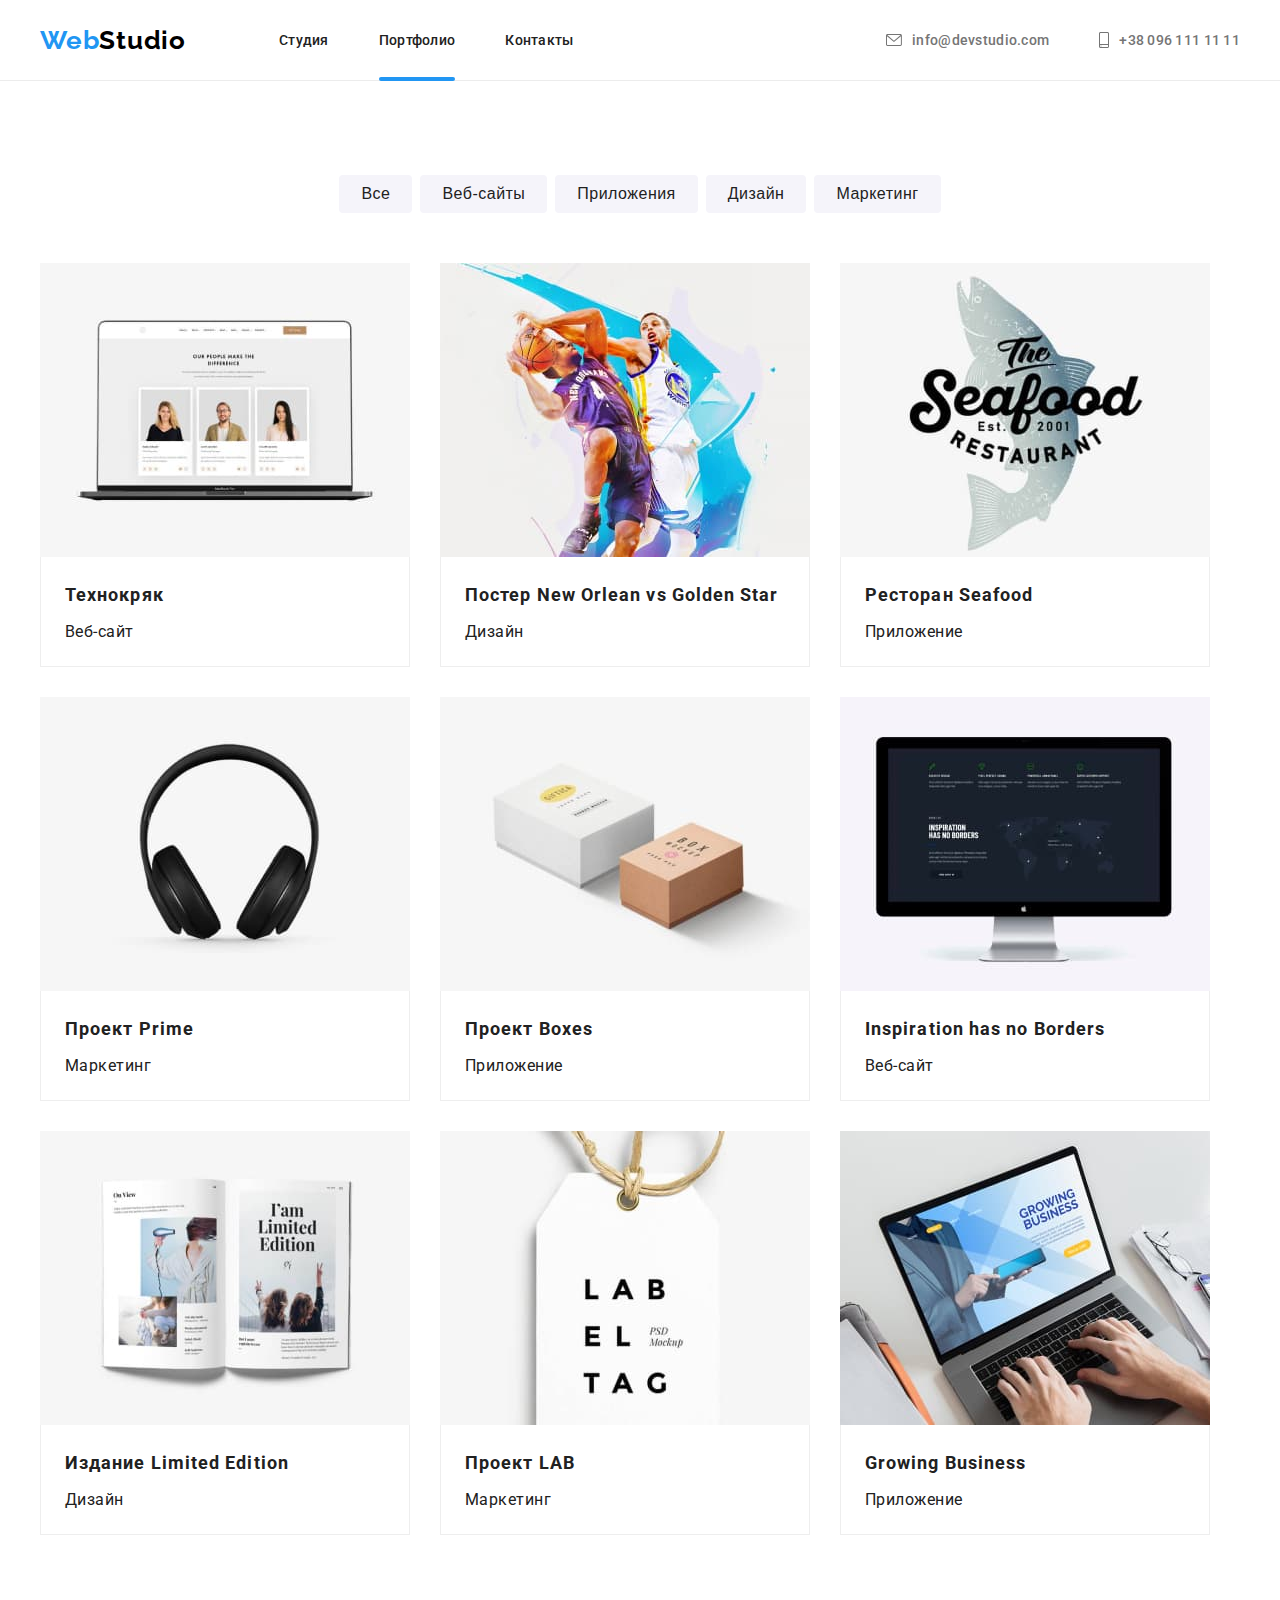
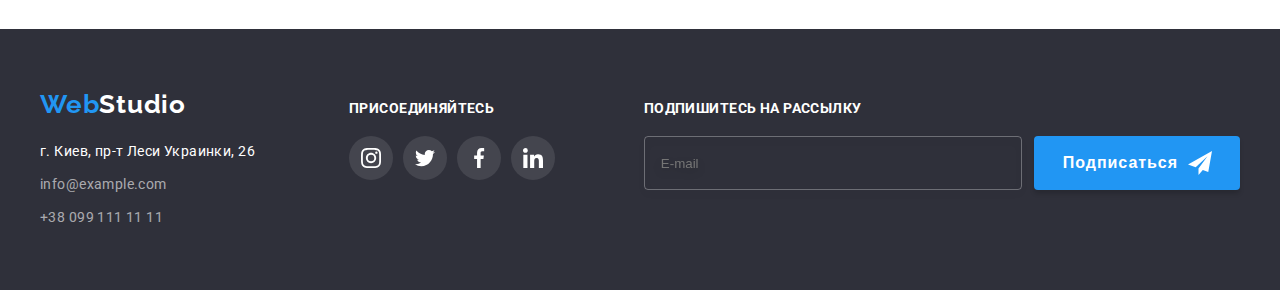
==== portfolio.html @ 6f4ebb9a "adds files from last HW" ====
<!DOCTYPE html>
<html lang="ru">
<head>
  <meta charset="UTF-8">
  <meta name="viewport" content="width=device-width, initial-scale=1.0">
  <title>Web Studio - Портфолио</title>
  <link rel="preconnect" href="https://fonts.gstatic.com">
  <link href="https://fonts.googleapis.com/css2?family=Raleway:wght@700&family=Roboto:wght@400;500;700;900&display=swap"
    rel="stylesheet">
    <link rel="stylesheet" href="https://cdnjs.cloudflare.com/ajax/libs/modern-normalize/1.0.0/modern-normalize.min.css"
      integrity="sha512-ISS7cAi1PEhQ8jnbJpJZMd29NlhNj4AWYyLOSp2CE/CsHxTCu+r+t0D2yoJudVrd0/8fTVPUVDzY5Tvli75u/g=="
      crossorigin="anonymous" />
    <link rel="stylesheet" href="./css/portfolio.min.css">
</head>
<body>
  
    <header class="page-header">
      <div class="container">
        <nav class="site-nav">
          <a class="logo" href="./index.html" aria-label="Логотип"><span>Web</span>Studio</a>
          <ul class="site-nav-list list">
            <li class="item"><a class="link" href="./index.html">Студия</a></li>
            <li class="item"><a class="link current-page" href="./portfolio.html">Портфолио</a></li>
            <li class="item"><a class="link" href="#">Контакты</a></li>
          </ul>
        </nav>
    
        <address class="address">
          <ul class="list">
            <li class="item"><a class="mail link" href="mailto:info@devstudio.com">
                <svg class="icon">
                  <use href="./images/sprite.svg#envelope"></use>
                </svg>
                info@devstudio.com</a></li>
            <li class="item"><a class="smartphone link" href="tel:+380961111111">
                <svg class="icon">
                  <use href="./images/sprite.svg#smartphone"></use>
                </svg>
                +38 096 111 11 11</a></li>
          </ul>
        </address>
      </div>
    
    </header>
    
    <main>
      <!-- Our Works -->
    <section class="our-works-section section">
      <div class="container">
      <h1 class="visually-hidden">Примеры работ</h1>
      <ul class="filter-list list">
        <li class="item"><button class="button" type="button">Все</button></li>
        <li class="item"><button class="button" type="button">Веб-сайты</button></li>
        <li class="item"><button class="button" type="button">Приложения</button></li>
        <li class="item"><button class="button" type="button">Дизайн</button></li>
        <li class="item"><button class="button" type="button">Маркетинг</button></li>
      </ul>

      <ul class="work-examples list">
        <li class="item">
            <a class="link" href="#">
              <div class="overlaw-wrapper">
                <img src="./images/example-1.jpg" alt="ноутбук с карточками сотрудников" width="370"
                height="294">
                <p class="overlaw">Технокряк это современная площадка распространения коронавируса. Компании используют эту платформу для цифрового шпионажа и атак на защищённые сервера конкурентов.</p>
              </div>
              <div class="meta-wrapper">
                <h2 class="title">Технокряк</h2>
                <p class="description">Веб-сайт</p>
              </div>   
            </a>
        </li>
        <li class="item">
          <a class="link" href="#">
            <div class="overlaw-wrapper">
              <img src="./images/example-2.jpg" alt="баскетболисты с мячом" width="370" height="294">
              <p class="overlaw">Технокряк это современная площадка распространения коронавируса. Компании используют эту платформу для цифрового шпионажа и атак на защищённые сервера конкурентов.</p>
            </div>
            <div class="meta-wrapper">
              <h2 class="title">Постер New Orlean vs Golden Star</h2>
              <p class="description">Дизайн</p>
            </div>
          </a>
        </li>
        <li class="item">
          <a class="link" href="#">
            <div class="overlaw-wrapper">
              <img src="./images/example-3.jpg" alt="логотип ресторана" width="370" height="294">
              <p class="overlaw">Технокряк это современная площадка распространения коронавируса. Компании используют эту платформу для цифрового шпионажа и атак на защищённые сервера конкурентов.</p>
            </div>
            <div class="meta-wrapper">
              <h2 class="title">Ресторан Seafood</h2>
              <p class="description">Приложение</p>
            </div>
          </a>
        </li>
        <li class="item">
          <a class="link" href="#">
            <div class="overlaw-wrapper">
              <img src="./images/example-4.jpg" alt="наушники" width="370" height="294">
              <p class="overlaw">Технокряк это современная площадка распространения коронавируса. Компании используют эту платформу для цифрового шпионажа и атак на защищённые сервера конкурентов.</p>
            </div>
            <div class="meta-wrapper">
              <h2 class="title">Проект Prime</h2>
              <p class="description">Маркетинг</p>
            </div>
          </a>
        </li>
        <li class="item">
          <a class="link" href="#">
            <div class="overlaw-wrapper">
              <img src="./images/example-5.jpg" alt="две коробки" width="370" height="294">
              <p class="overlaw">Технокряк это современная площадка распространения коронавируса. Компании используют эту платформу для цифрового шпионажа и атак на защищённые сервера конкурентов.</p>
            </div>
            <div class="meta-wrapper">
              <h2 class="title">Проект Boxes</h2>
              <p class="description">Приложение</p>
            </div>
          </a>
        </li>
        <li class="item">
          <a class="link" href="#">
            <div class="overlaw-wrapper">
              <img src="./images/example-6.jpg" alt="монитор компьютера с картой мира" width="370" height="294">
              <p class="overlaw">Технокряк это современная площадка распространения коронавируса. Компании используют эту платформу для цифрового шпионажа и атак на защищённые сервера конкурентов.</p>
            </div>
            <div class="meta-wrapper">
              <h2 class="title">Inspiration has no Borders</h2>
              <p class="description">Веб-сайт</p>
            </div>
          </a>
        </li>
        <li class="item">
          <a class="link" href="#">
            <div class="overlaw-wrapper"><img src="./images/example-7.jpg" alt="раскрытая страница журнала" width="370" height="294">
              <p class="overlaw">Технокряк это современная площадка распространения коронавируса. Компании используют эту платформу для цифрового шпионажа и атак на защищённые сервера конкурентов.</p>
            </div>
            <div class="meta-wrapper">
              <h2 class="title"> Издание Limited Edition</h2>
              <p class="description">Дизайн</p>
            </div>
          </a>
        </li>
        <li class="item">
          <a class="link" href="#">
            <div class="overlaw-wrapper">
              <img src="./images/example-8.jpg" alt="логотип проекта" width="370" height="294">
              <p class="overlaw">Технокряк это современная площадка распространения коронавируса. Компании используют эту платформу для цифрового шпионажа и атак на защищённые сервера конкурентов.</p>
            </div>
            <div class="meta-wrapper">
              <h2 class="title">Проект LAB</h2>
              <p class="description">Маркетинг</p>
            </div>
          </a>
        </li>
        <li class="item">
          <a class="link" href="#">
            <div class="overlaw-wrapper">
              <img src="./images/example-9.jpg" alt="ноутбук с приложением" width="370" height="294">
              <p class="overlaw">Технокряк это современная площадка распространения коронавируса. Компании используют эту платформу для цифрового шпионажа и атак на защищённые сервера конкурентов.</p>
            </div>
            <div class="meta-wrapper">
              <h2 class="title">Growing Business</h2>
              <p class="description">Приложение</p>
            </div>
          </a>
        </li>
      </ul>
  </div>
    </section>
    </main>

    <footer class="page-footer">
      <div class="container">
    
        <div class="address-link wrapper">
          <a class="logo link" href="./index.html" aria-label="Логотип"><span>Web</span>Studio</a>
          <address class="address">
            <ul class="list">
              <li class="item"><a class="link map-link" href="https://goo.gl/maps/mYZtJSJooVGheemE7" target="=_blank"
                  rel="noreferrer noopener">г. Киев, пр-т Леси Украинки, 26</a></li>
              <li class="item"><a class="link" href="mailto:info@example.com">info@example.com</a></li>
              <li class="item"><a class="link" href="tel:+380991111111">+38 099 111 11 11</a></li>
            </ul>
          </address>
        </div>
    
        <div class="social-link wrapper">
          <strong class="invitation">присоединяйтесь</strong>
          <ul class="social-links list">
            <li class="item"><a href="#" class="link icon">
                <svg class="icon" width="20" height="20" ;>
                  <use href="./images/sprite.svg#instagram"></use>
                </svg>
              </a></li>
            <li class="item"><a href="#" class="link icon">
                <svg class="icon" width="20" height="20">
                  <use href="./images/sprite.svg#twitter"></use>
                </svg>
              </a></li>
            <li class="item"><a href="#" class="link icon">
                <svg class="icon" width="20" height="20">
                  <use href="./images/sprite.svg#facebook"></use>
                </svg>
              </a></li>
            <li class="item"><a href="#" class="link icon">
                <svg class="icon" width="20" height="20">
                  <use href="./images/sprite.svg#linkedin"></use>
                </svg>
              </a></li>
          </ul>
        </div>
    
        <div class="subscribe-wrapper">
          <strong class="invitation">Подпишитесь на рассылку</strong>
          <form action="#" class="subscribe-form">
            <input type="email" name="email" class="subscribe-field" placeholder="E-mail">
            <button type="submit" class="subscribe-btn">Подписаться</button>
          </form>
        </div>
      </div>
    
    </footer>


</body>
</html>
---- css/portfolio.min.css ----
.visually-hidden{position:absolute;width:1px;height:1px;margin:-1px;border:0;padding:0;white-space:nowrap;clip-path:inset(100%);clip:rect(0 0 0 0);overflow:hidden}:root{--primary-white-color: #ffffff;--secondary-background-color: #2f303a;--accent-background-color: #f5f4fa;--accent-color: #2196f3;--primary-text-color: #212121;--secondary-text-color: #757575;--primary-icon-color: #afb1b8;--time-function: cubic-bezier(0.4, 0, 0.2, 1)}body{background-color:var(--primary-white-color);color:var(--primary-text-color);font-family:'Roboto', sans-serif;margin:0}h1,h2,h3,h4,h5,h6,p{margin:0;padding:0}.list{list-style:none;margin:0;padding:0}.link{text-decoration:none;color:var(--primary-text-color)}img{display:block}.section{padding-top:94px;padding-bottom:94px}.section .title{font-weight:700;font-size:36px;line-height:1.17;text-align:center;letter-spacing:0.03em}.container{width:1200px;padding:0 15px;margin-left:auto;margin-right:auto}.social-links.list{display:flex;justify-content:center}.social-links .item:not(:last-child){margin-right:10px}.social-links .link{display:flex;width:44px;height:44px;color:var(--primary-icon-color);border-radius:50%;background-color:transparent;transition:color 250ms var(--time-function),background-color 250ms var(--time-function)}.social-links .link:hover,.social-links .link:focus{background-color:var(--accent-color);color:var(--primary-white-color)}.social-links .icon{margin:auto;fill:currentColor}.logo{font-family:'Raleway', sans-serif;font-weight:700;font-size:26px;line-height:1.19;letter-spacing:0.03em;text-decoration:none;margin-right:93px;color:#000000}.logo span{color:var(--accent-color)}.page-header{border-bottom:1px solid #ececec;min-height:80px}.page-header .container{display:flex;align-items:center}.page-header .link{display:inline-block;padding-top:32px;padding-bottom:32px;transition:color 250ms var(--time-function)}.page-header .link:hover,.page-header .link:focus{color:var(--accent-color)}.page-header .item+.item{margin-left:50px}.page-header .list{display:flex;align-items:center}.site-nav{display:flex;align-items:center}.site-nav-list .link{position:relative;font-size:14px;font-weight:500;line-height:1.143;letter-spacing:0.02em}.site-nav-list .link:after{content:'';position:absolute;left:0;bottom:-1px;width:100%;height:4px;background-color:var(--accent-color);border-radius:2px;opacity:0}.link.current-page:after{opacity:1}.page-header .address{margin-left:auto}.page-header .address .link{display:inline-flex;align-items:center;color:var(--secondary-text-color);font-size:14px;font-weight:500;line-height:1.143;font-style:normal;letter-spacing:0.02em;transition:color 250ms var(--time-function)}.page-header .address .link:hover,.page-header .address .link:focus{color:var(--accent-color)}.address .icon{margin-right:10px;fill:currentColor}.mail .icon{width:16px;height:12px}.smartphone .icon{width:10px;height:16px}.our-works-section{padding-top:94px;padding-bottom:94px}.filter-list{display:flex;justify-content:center;margin-bottom:50px}.filter-list .button{padding:6px 22px;border:none;border-radius:4px;min-width:73px;cursor:pointer;background-color:var(--accent-background-color);color:var(--primary-text-color);font-size:16px;font-weight:500;line-height:1.625;text-align:center;letter-spacing:0.03em;transition:color 250ms var(--time-function),background-color 250ms var(--time-function),box-shadow 250ms var(--time-function)}.filter-list .button:hover,.filter-list .button:focus{background-color:var(--accent-color);color:var(--primary-white-color);box-shadow:0px 3px 1px rgba(0,0,0,0.1),0px 1px 2px rgba(0,0,0,0.08),0px 2px 2px rgba(0,0,0,0.12);outline:none}.filter-list .item:not(:last-child){margin-right:8px}.work-examples{display:flex;flex-wrap:wrap;margin-right:-30px;margin-bottom:-30px}.work-examples .item{margin-right:30px;margin-bottom:30px}.work-examples .link{display:block;transition:box-shadow 250ms var(--time-function)}.work-examples .link:hover,.work-examples .link:focus{box-shadow:0px 1px 1px rgba(0,0,0,0.12),0px 4px 4px rgba(0,0,0,0.06),1px 4px 6px rgba(0,0,0,0.16)}.work-examples .meta-wrapper{padding:20px 24px 19px;border-left:1px solid #eeeeee;border-right:1px solid #eeeeee;border-bottom:1px solid #eeeeee}.work-examples .title{font-size:18px;font-weight:700;line-height:2;text-align:left;letter-spacing:0.06em;margin-bottom:4px}.work-examples .description{font-size:16px;font-weight:400;line-height:1.875;letter-spacing:0.03em}.work-examples .overlaw-wrapper{position:relative;overflow:hidden}.overlaw{position:absolute;top:0;left:0;transform:translateY(101%);padding:64px 23px;width:100%;height:100%;font-size:18px;font-weight:400;line-height:1.556;letter-spacing:0.03em;color:var(--primary-white-color);background-color:rgba(33,150,243,0.9);pointer-events:none;transition:transform 250ms var(--time-function)}.work-examples .link:hover .overlaw,.work-examples .link:focus .overlaw{pointer-events:auto;transform:translateY(0)}.page-footer{background-color:var(--secondary-background-color);padding-top:60px;padding-bottom:60px}.page-footer .wrapper:not(:last-child){margin-right:70px}.page-footer .container{display:flex;align-items:baseline}.page-footer .logo{color:var(--primary-white-color);display:inline-block;margin-bottom:20px}.page-footer .address .item:not(:last-child){margin-bottom:9px}.page-footer .address .link{color:rgba(255,255,255,0.6);font-size:14px;font-weight:400;line-height:1.714;font-style:normal;letter-spacing:0.03em}.page-footer .address .map-link{color:var(--primary-white-color);width:231px}.page-footer .invitation{display:block;margin-bottom:20px;font-size:14px;font-weight:700;line-height:1.143;letter-spacing:0.03em;text-transform:uppercase;color:var(--primary-white-color)}.page-footer .link.icon{background-color:rgba(255,255,255,0.1);color:var(--primary-white-color)}.page-footer .link.icon:hover,.page-footer .link.icon:focus{background-color:var(--accent-color);color:var(--primary-white-color)}.page-footer .subscribe-wrapper{margin-left:auto}.page-footer .subscribe-form{display:flex}.page-footer .subscribe-field{width:358px;height:50px;margin-right:12px;padding-left:16px;background-color:transparent;border:1px solid rgba(255,255,255,0.3);filter:drop-shadow(0px 4px 4px rgba(0,0,0,0.15));border-radius:4px;color:var(--primary-white-color)}.subscribe-btn{display:flex;align-items:center;padding:10px 28px 10px 29px;font-size:16px;font-weight:700;line-height:1.875;letter-spacing:0.06em;color:var(--primary-white-color);background-color:var(--accent-color);box-shadow:0px 4px 4px rgba(0,0,0,0.15);border:none;border-radius:4px;cursor:pointer}.subscribe-btn::after{content:'';display:inline-block;width:24px;height:24px;margin-left:10px;background-image:url(../images/paper-plane.svg)}
/*# sourceMappingURL=portfolio.min.css.map */
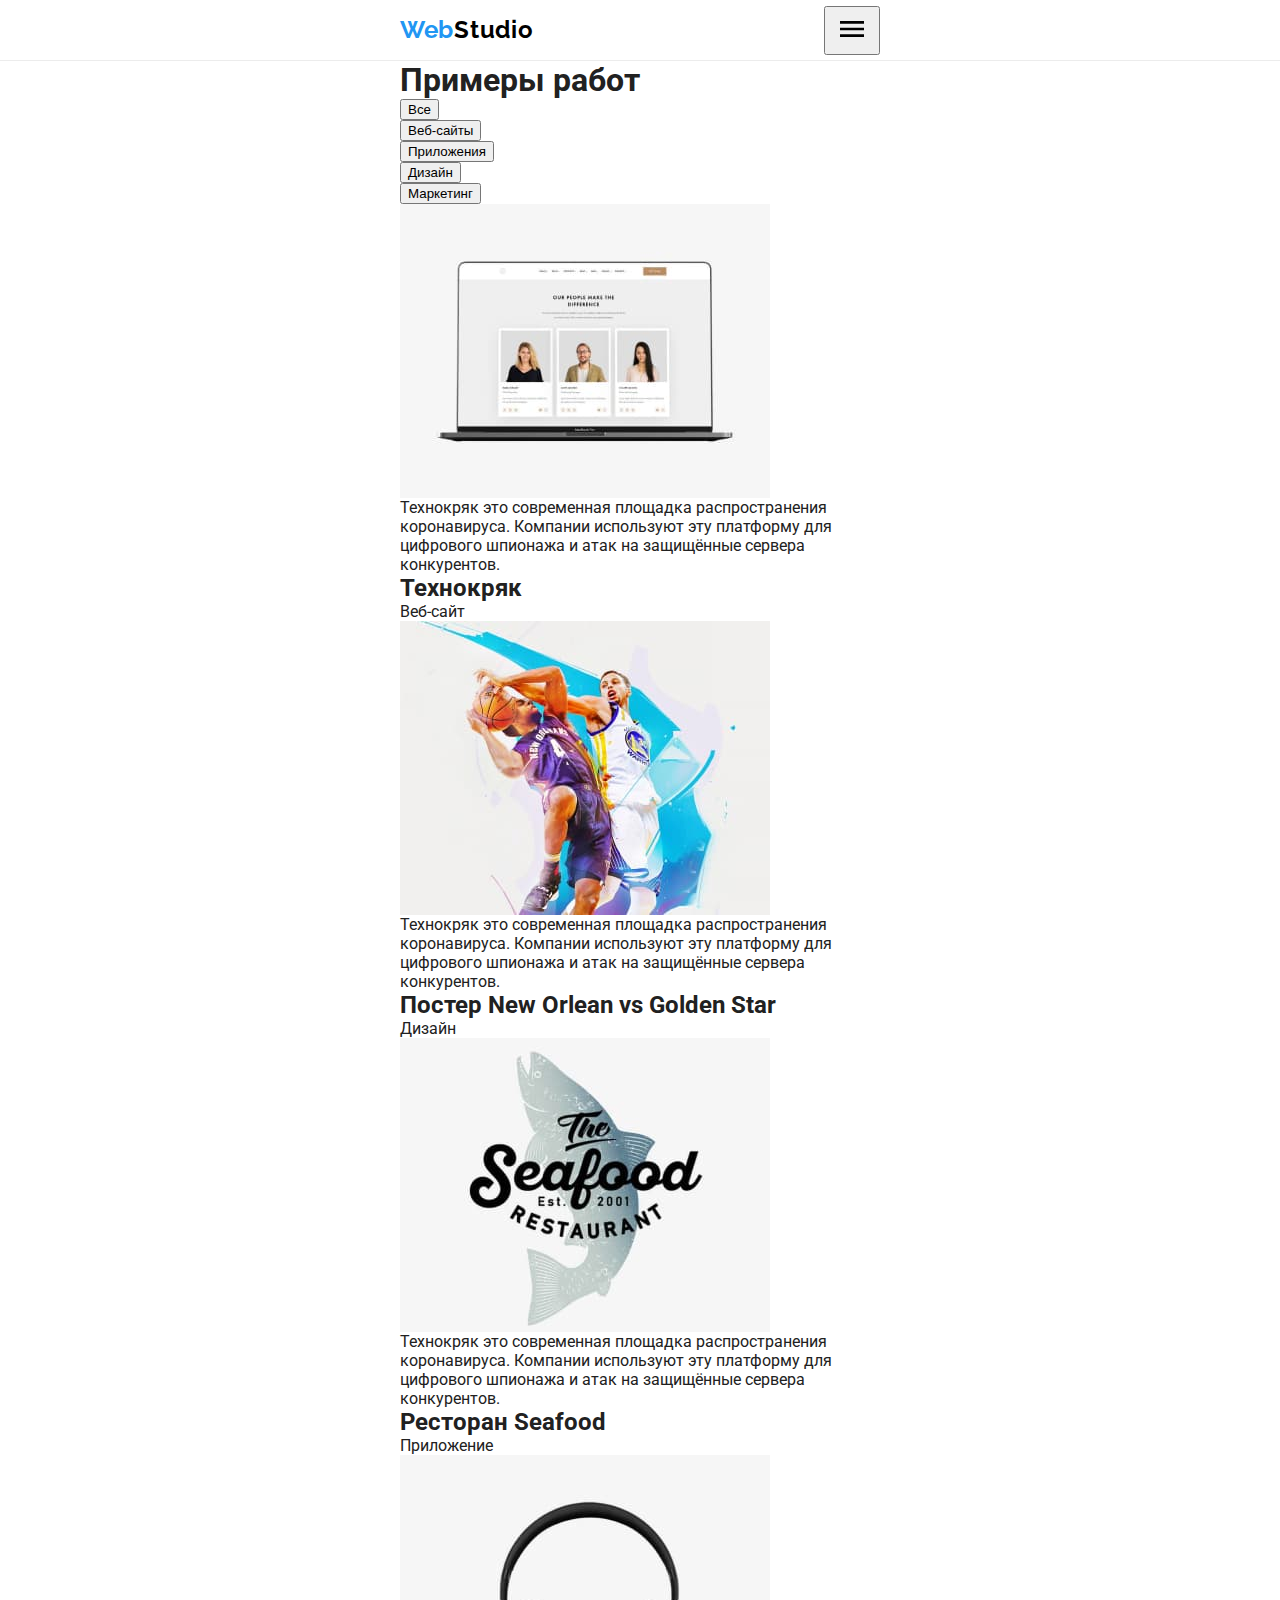
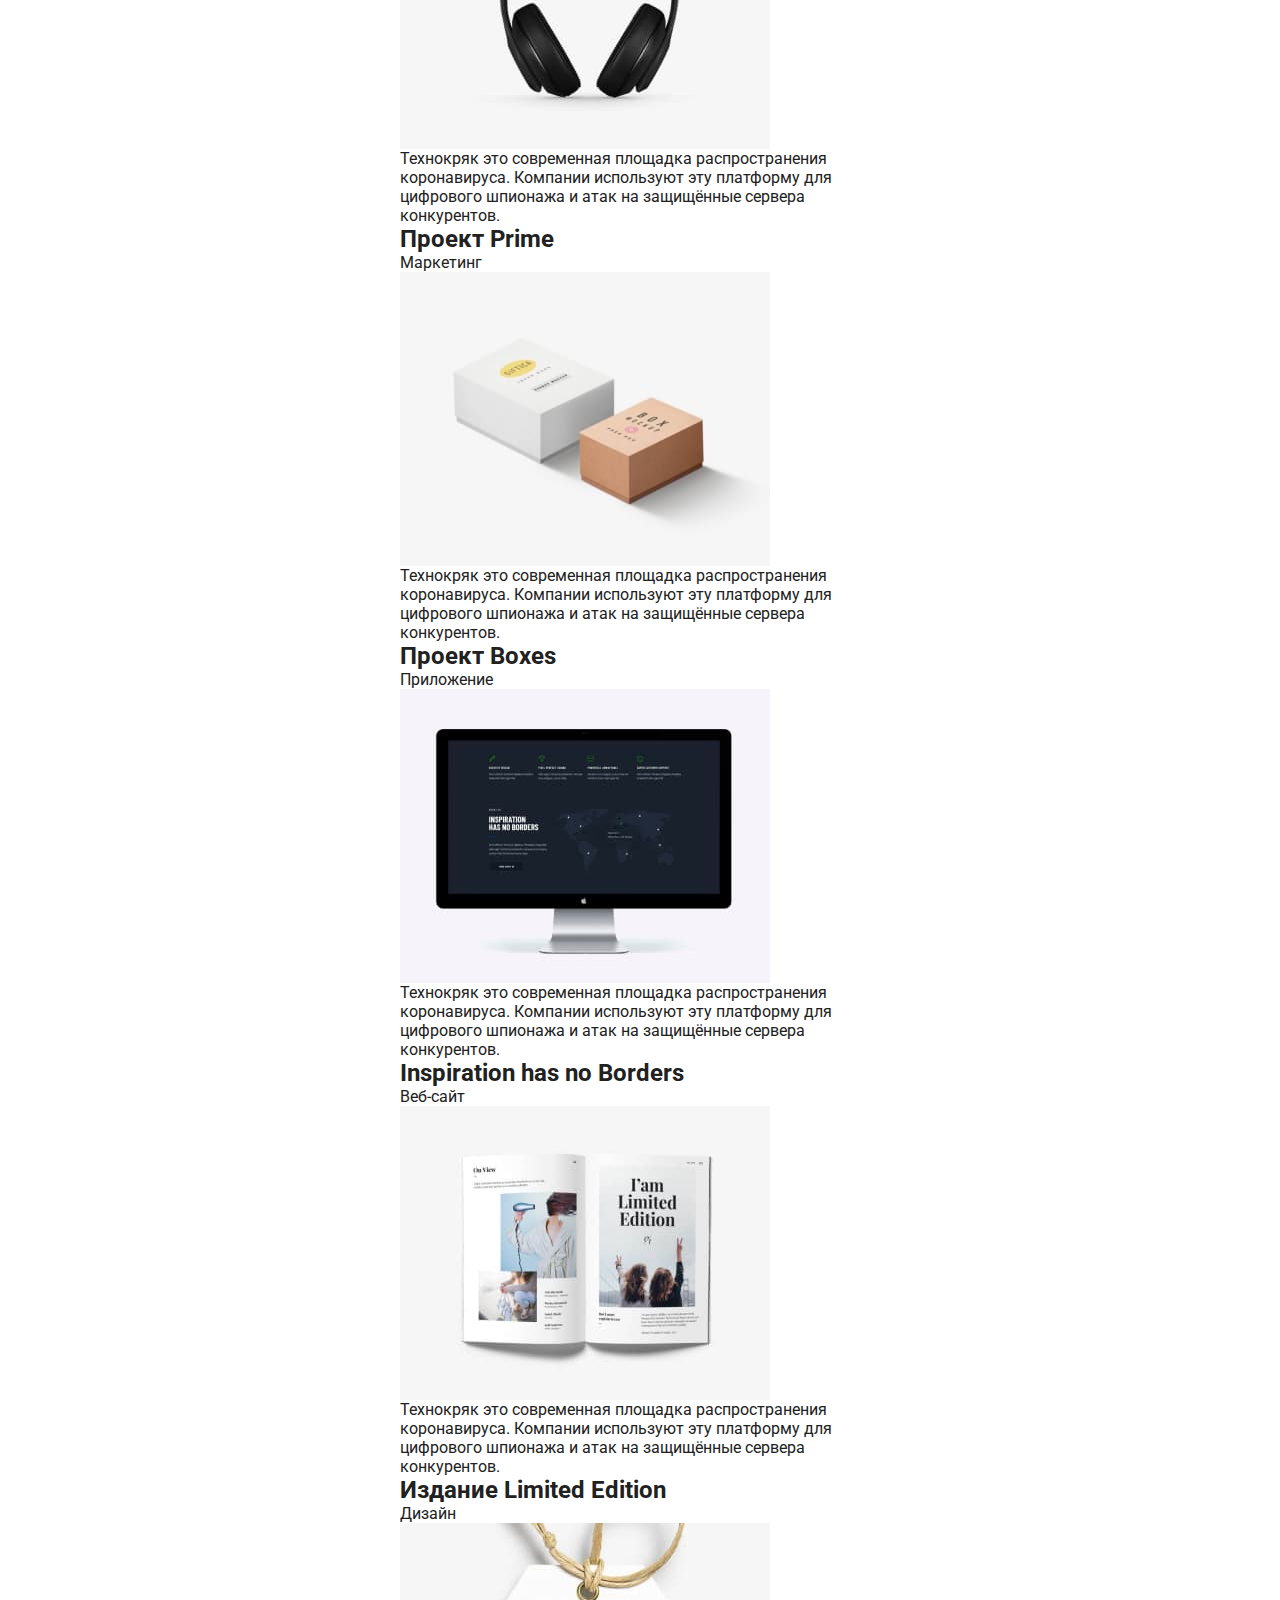
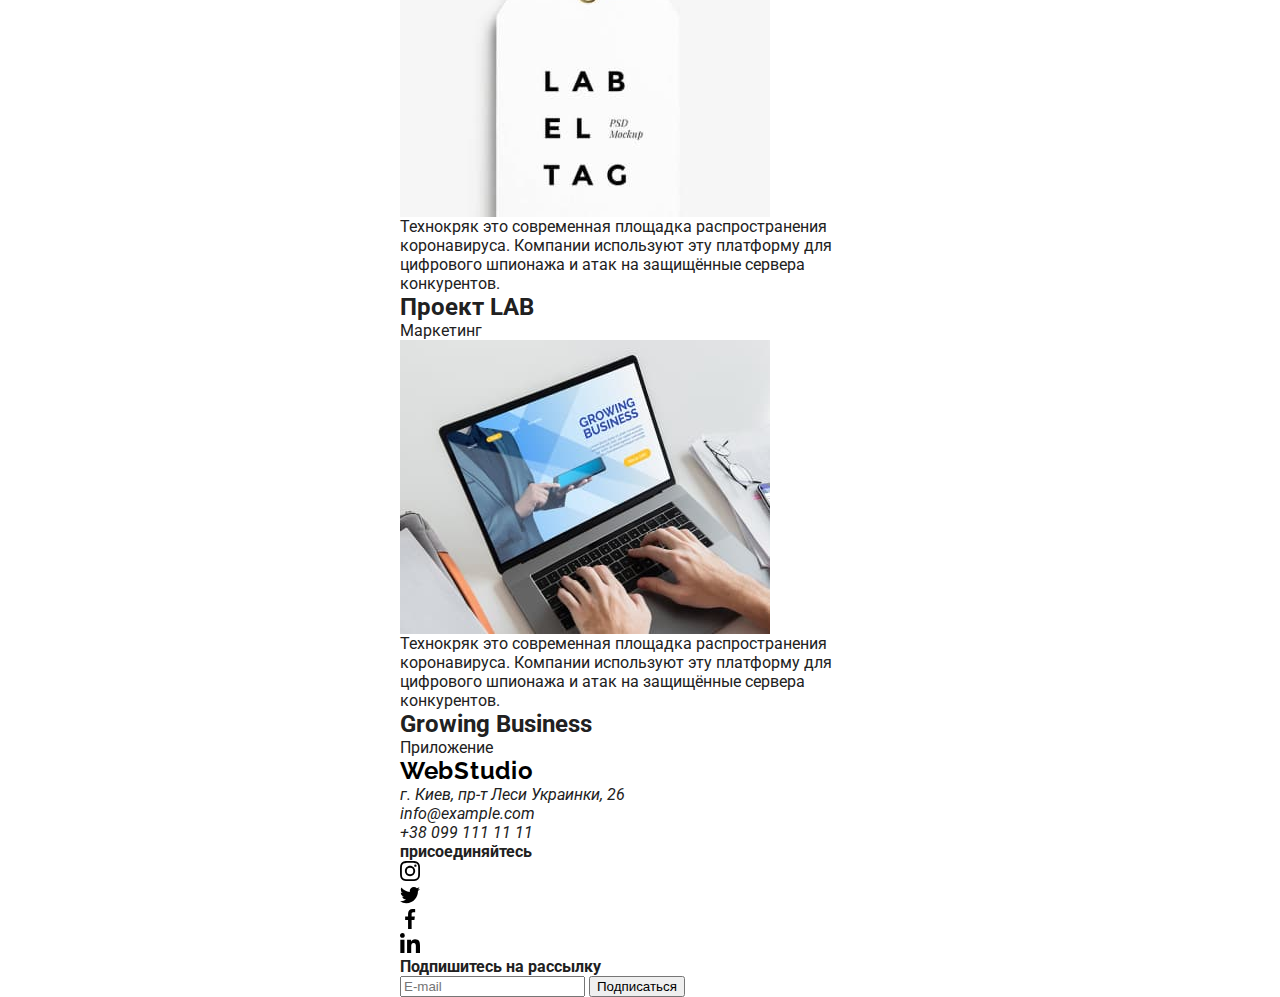
==== commit 2c119617: "add styles for mobile header and hero" ====
--- a/portfolio.html
+++ b/portfolio.html
@@ -13,18 +13,27 @@
     <link rel="stylesheet" href="./css/portfolio.min.css">
 </head>
 <body>
-  
-    <header class="page-header">
-      <div class="container">
+  <!-- Header -->
+  <header class="page-header">
+    <div class="page-header__container container">
+      <a class="logo" href="./index.html" aria-label="Логотип"><span class="logo__span">Web</span>Studio</a>
+  
+      <button type="button" class="page-header__menu-btn">
+        <svg width="40" height="40">
+          <use href="./images/sprite.svg#burger-menu"></use>
+        </svg>
+      </button>
+  
+      <div class="menu-backdrop">
         <nav class="site-nav">
-          <a class="logo" href="./index.html" aria-label="Логотип"><span>Web</span>Studio</a>
-          <ul class="site-nav-list list">
-            <li class="item"><a class="link" href="./index.html">Студия</a></li>
-            <li class="item"><a class="link current-page" href="./portfolio.html">Портфолио</a></li>
-            <li class="item"><a class="link" href="#">Контакты</a></li>
+          <ul class="site-nav__list list">
+            <li class="site-nav__item item"><a class="site-nav__link link" href="./index.html">Студия</a>
+            </li>
+            <li class="site-nav__item item"><a class="site-nav__link link  current-page" href="./portfolio.html">Портфолио</a></li>
+            <li class="site-nav__item item"><a class="site-nav__link link" href="#">Контакты</a></li>
           </ul>
         </nav>
-    
+  
         <address class="address">
           <ul class="list">
             <li class="item"><a class="mail link" href="mailto:info@devstudio.com">
@@ -40,8 +49,10 @@
           </ul>
         </address>
       </div>
-    
-    </header>
+  
+    </div>
+  
+  </header>
     
     <main>
       <!-- Our Works -->
@@ -173,7 +184,7 @@
     <footer class="page-footer">
       <div class="container">
     
-        <div class="address-link wrapper">
+        <div class="wrapper">
           <a class="logo link" href="./index.html" aria-label="Логотип"><span>Web</span>Studio</a>
           <address class="address">
             <ul class="list">
@@ -185,7 +196,7 @@
           </address>
         </div>
     
-        <div class="social-link wrapper">
+        <div class="wrapper">
           <strong class="invitation">присоединяйтесь</strong>
           <ul class="social-links list">
             <li class="item"><a href="#" class="link icon">
--- a/css/portfolio.min.css
+++ b/css/portfolio.min.css
@@ -1,2 +1,2 @@
-.visually-hidden{position:absolute;width:1px;height:1px;margin:-1px;border:0;padding:0;white-space:nowrap;clip-path:inset(100%);clip:rect(0 0 0 0);overflow:hidden}:root{--primary-white-color: #ffffff;--secondary-background-color: #2f303a;--accent-background-color: #f5f4fa;--accent-color: #2196f3;--primary-text-color: #212121;--secondary-text-color: #757575;--primary-icon-color: #afb1b8;--time-function: cubic-bezier(0.4, 0, 0.2, 1)}body{background-color:var(--primary-white-color);color:var(--primary-text-color);font-family:'Roboto', sans-serif;margin:0}h1,h2,h3,h4,h5,h6,p{margin:0;padding:0}.list{list-style:none;margin:0;padding:0}.link{text-decoration:none;color:var(--primary-text-color)}img{display:block}.section{padding-top:94px;padding-bottom:94px}.section .title{font-weight:700;font-size:36px;line-height:1.17;text-align:center;letter-spacing:0.03em}.container{width:1200px;padding:0 15px;margin-left:auto;margin-right:auto}.social-links.list{display:flex;justify-content:center}.social-links .item:not(:last-child){margin-right:10px}.social-links .link{display:flex;width:44px;height:44px;color:var(--primary-icon-color);border-radius:50%;background-color:transparent;transition:color 250ms var(--time-function),background-color 250ms var(--time-function)}.social-links .link:hover,.social-links .link:focus{background-color:var(--accent-color);color:var(--primary-white-color)}.social-links .icon{margin:auto;fill:currentColor}.logo{font-family:'Raleway', sans-serif;font-weight:700;font-size:26px;line-height:1.19;letter-spacing:0.03em;text-decoration:none;margin-right:93px;color:#000000}.logo span{color:var(--accent-color)}.page-header{border-bottom:1px solid #ececec;min-height:80px}.page-header .container{display:flex;align-items:center}.page-header .link{display:inline-block;padding-top:32px;padding-bottom:32px;transition:color 250ms var(--time-function)}.page-header .link:hover,.page-header .link:focus{color:var(--accent-color)}.page-header .item+.item{margin-left:50px}.page-header .list{display:flex;align-items:center}.site-nav{display:flex;align-items:center}.site-nav-list .link{position:relative;font-size:14px;font-weight:500;line-height:1.143;letter-spacing:0.02em}.site-nav-list .link:after{content:'';position:absolute;left:0;bottom:-1px;width:100%;height:4px;background-color:var(--accent-color);border-radius:2px;opacity:0}.link.current-page:after{opacity:1}.page-header .address{margin-left:auto}.page-header .address .link{display:inline-flex;align-items:center;color:var(--secondary-text-color);font-size:14px;font-weight:500;line-height:1.143;font-style:normal;letter-spacing:0.02em;transition:color 250ms var(--time-function)}.page-header .address .link:hover,.page-header .address .link:focus{color:var(--accent-color)}.address .icon{margin-right:10px;fill:currentColor}.mail .icon{width:16px;height:12px}.smartphone .icon{width:10px;height:16px}.our-works-section{padding-top:94px;padding-bottom:94px}.filter-list{display:flex;justify-content:center;margin-bottom:50px}.filter-list .button{padding:6px 22px;border:none;border-radius:4px;min-width:73px;cursor:pointer;background-color:var(--accent-background-color);color:var(--primary-text-color);font-size:16px;font-weight:500;line-height:1.625;text-align:center;letter-spacing:0.03em;transition:color 250ms var(--time-function),background-color 250ms var(--time-function),box-shadow 250ms var(--time-function)}.filter-list .button:hover,.filter-list .button:focus{background-color:var(--accent-color);color:var(--primary-white-color);box-shadow:0px 3px 1px rgba(0,0,0,0.1),0px 1px 2px rgba(0,0,0,0.08),0px 2px 2px rgba(0,0,0,0.12);outline:none}.filter-list .item:not(:last-child){margin-right:8px}.work-examples{display:flex;flex-wrap:wrap;margin-right:-30px;margin-bottom:-30px}.work-examples .item{margin-right:30px;margin-bottom:30px}.work-examples .link{display:block;transition:box-shadow 250ms var(--time-function)}.work-examples .link:hover,.work-examples .link:focus{box-shadow:0px 1px 1px rgba(0,0,0,0.12),0px 4px 4px rgba(0,0,0,0.06),1px 4px 6px rgba(0,0,0,0.16)}.work-examples .meta-wrapper{padding:20px 24px 19px;border-left:1px solid #eeeeee;border-right:1px solid #eeeeee;border-bottom:1px solid #eeeeee}.work-examples .title{font-size:18px;font-weight:700;line-height:2;text-align:left;letter-spacing:0.06em;margin-bottom:4px}.work-examples .description{font-size:16px;font-weight:400;line-height:1.875;letter-spacing:0.03em}.work-examples .overlaw-wrapper{position:relative;overflow:hidden}.overlaw{position:absolute;top:0;left:0;transform:translateY(101%);padding:64px 23px;width:100%;height:100%;font-size:18px;font-weight:400;line-height:1.556;letter-spacing:0.03em;color:var(--primary-white-color);background-color:rgba(33,150,243,0.9);pointer-events:none;transition:transform 250ms var(--time-function)}.work-examples .link:hover .overlaw,.work-examples .link:focus .overlaw{pointer-events:auto;transform:translateY(0)}.page-footer{background-color:var(--secondary-background-color);padding-top:60px;padding-bottom:60px}.page-footer .wrapper:not(:last-child){margin-right:70px}.page-footer .container{display:flex;align-items:baseline}.page-footer .logo{color:var(--primary-white-color);display:inline-block;margin-bottom:20px}.page-footer .address .item:not(:last-child){margin-bottom:9px}.page-footer .address .link{color:rgba(255,255,255,0.6);font-size:14px;font-weight:400;line-height:1.714;font-style:normal;letter-spacing:0.03em}.page-footer .address .map-link{color:var(--primary-white-color);width:231px}.page-footer .invitation{display:block;margin-bottom:20px;font-size:14px;font-weight:700;line-height:1.143;letter-spacing:0.03em;text-transform:uppercase;color:var(--primary-white-color)}.page-footer .link.icon{background-color:rgba(255,255,255,0.1);color:var(--primary-white-color)}.page-footer .link.icon:hover,.page-footer .link.icon:focus{background-color:var(--accent-color);color:var(--primary-white-color)}.page-footer .subscribe-wrapper{margin-left:auto}.page-footer .subscribe-form{display:flex}.page-footer .subscribe-field{width:358px;height:50px;margin-right:12px;padding-left:16px;background-color:transparent;border:1px solid rgba(255,255,255,0.3);filter:drop-shadow(0px 4px 4px rgba(0,0,0,0.15));border-radius:4px;color:var(--primary-white-color)}.subscribe-btn{display:flex;align-items:center;padding:10px 28px 10px 29px;font-size:16px;font-weight:700;line-height:1.875;letter-spacing:0.06em;color:var(--primary-white-color);background-color:var(--accent-color);box-shadow:0px 4px 4px rgba(0,0,0,0.15);border:none;border-radius:4px;cursor:pointer}.subscribe-btn::after{content:'';display:inline-block;width:24px;height:24px;margin-left:10px;background-image:url(../images/paper-plane.svg)}
+body{background-color:var(--primary-white-color);color:var(--primary-text-color);font-family:'Roboto', sans-serif;margin:0}h1,h2,h3,h4,h5,h6,p{margin:0;padding:0}.list{list-style:none;margin:0;padding:0}.link{text-decoration:none;color:var(--primary-text-color)}img{display:block}:root{--primary-white-color: #ffffff;--secondary-background-color: #2f303a;--accent-background-color: #f5f4fa;--accent-color: #2196f3;--primary-text-color: #212121;--secondary-text-color: #757575;--primary-icon-color: #afb1b8;--time-function: cubic-bezier(0.4, 0, 0.2, 1)}.container{max-width:480px;padding:0 15px;margin-left:auto;margin-right:auto}.logo{font-size:24px;font-weight:700;line-height:1.167;font-family:'Raleway', sans-serif;letter-spacing:0.03em;text-decoration:none;color:#000000}.logo__span{color:var(--accent-color)}.page-header{border-bottom:1px solid #ececec}.page-header__container{position:relative;display:flex;justify-content:space-between;align-items:center;min-height:60px}.menu__button{display:flex;justify-content:center;width:40px;height:40px;padding:0;background-color:var(--primary-white-color);border:none}.buttom__icon--cross{display:none}.menu__button.is-open .buttom__icon--cross{display:block}.menu__button.is-open .buttom__icon--burger{display:none}.menu-backdrop{opacity:0;pointer-events:none;position:absolute;left:0;top:101%;text-align:center;width:100%;padding:60px 0;background-color:var(--primary-white-color);box-shadow:0px 4px 8px rgba(0,0,0,0.04),0px 2px 4px rgba(0,0,0,0.08),0px 1px 3px rgba(0,0,0,0.16);transition:opacity 250ms var(--time-function)}.menu-backdrop.is-open{opacity:1;pointer-events:visible}.site-nav{margin-bottom:55px}.site-nav__item:not(:last-child){margin-bottom:40px}.site-nav__item{display:flex;justify-content:center}.site-nav__link{display:inline-flex;flex-direction:column;align-items:center;font-size:14px;font-weight:500;line-height:1.143;letter-spacing:0.02em}.site-nav__link:after{content:'';margin-top:8px;width:100%;height:4px;background-color:var(--accent-color);border-radius:2px;opacity:0}.site-nav__link.current-page{color:var(--accent-color)}.site-nav__link.current-page:after{opacity:1}.address__item:not(:last-child){margin-bottom:16px}.address__link{display:inline-flex;align-items:center;color:var(--secondary-text-color);font-size:14px;font-weight:500;line-height:1.143;font-style:normal;letter-spacing:0.02em;transition:color 250ms var(--time-function)}.address__link:hover,.address__link:focus{color:var(--accent-color)}.address__icon{margin-right:10px;fill:currentColor}.address__icon--mail{width:16px;height:12px}.address__icon--smartphone{width:10px;height:16px}.address__icon--mail{width:16px;height:12px}.address__icon--mail--smartphone{width:10px;height:16px}
 /*# sourceMappingURL=portfolio.min.css.map */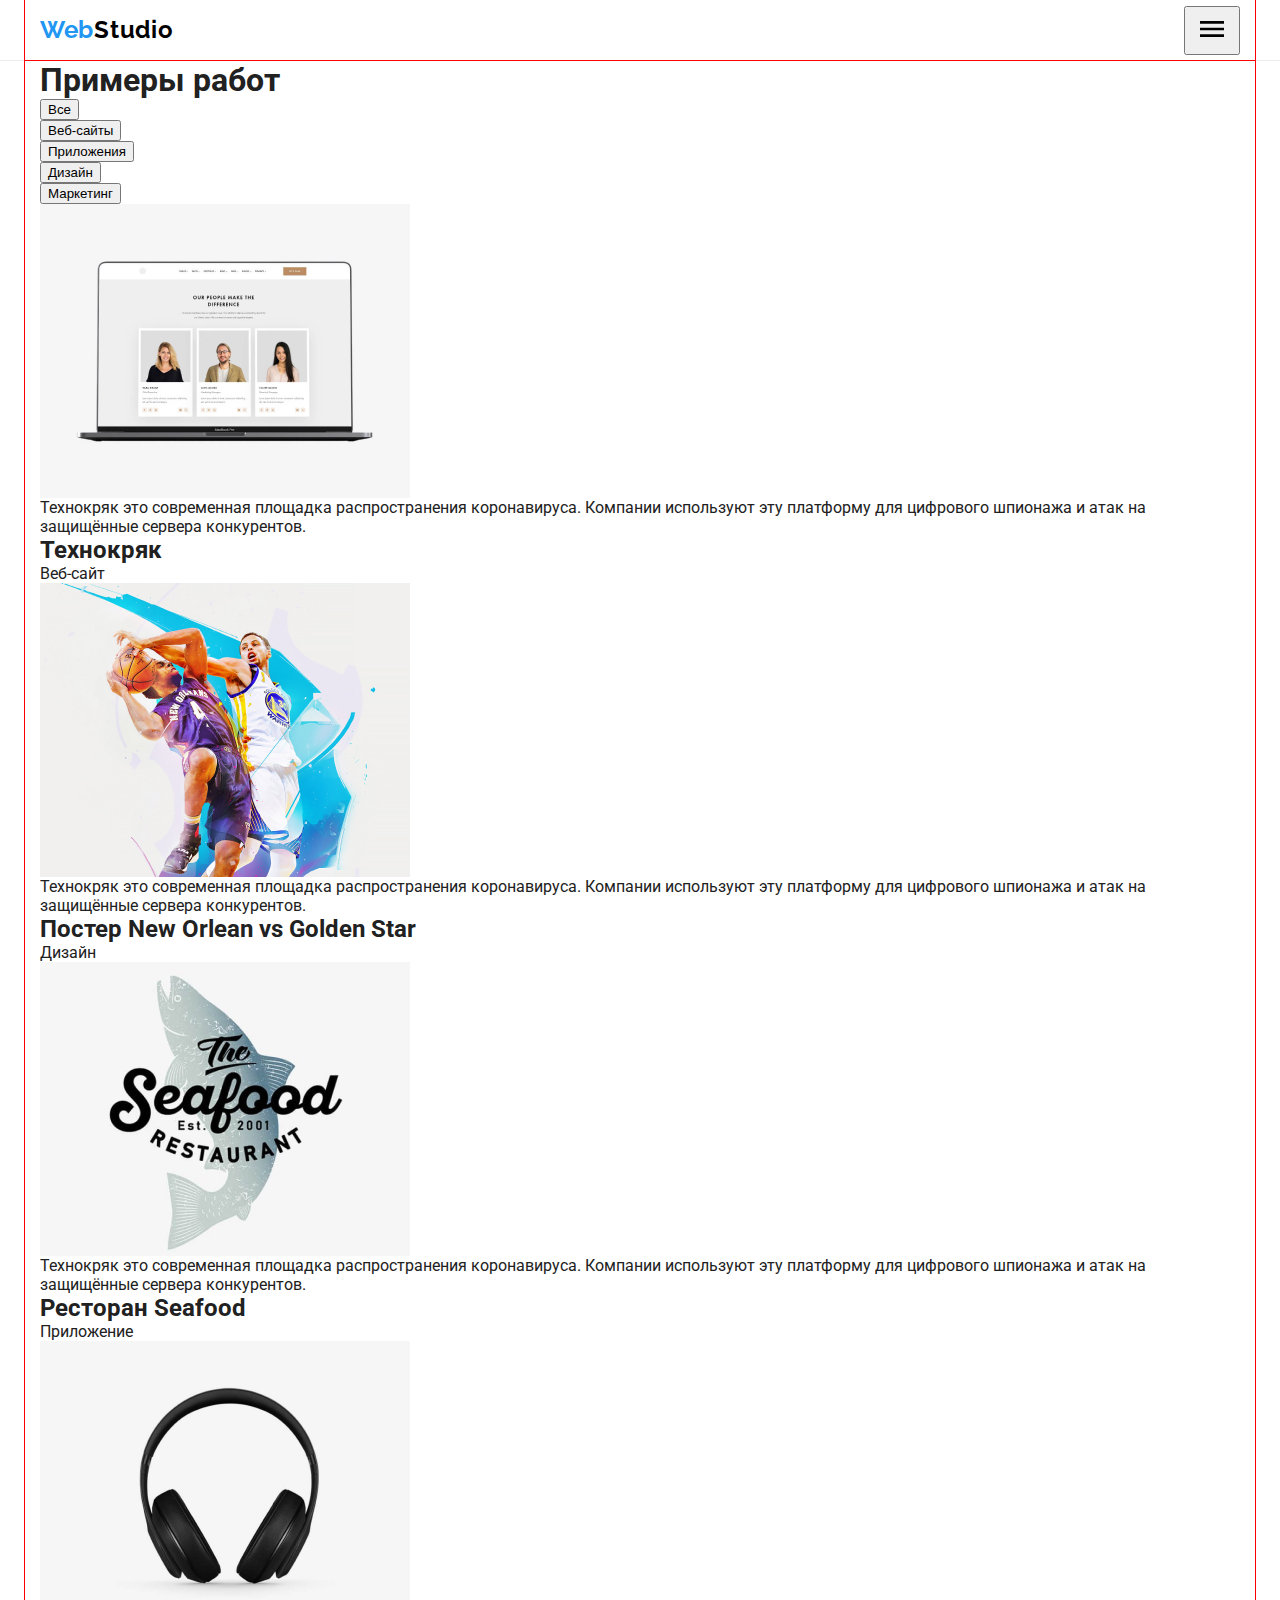
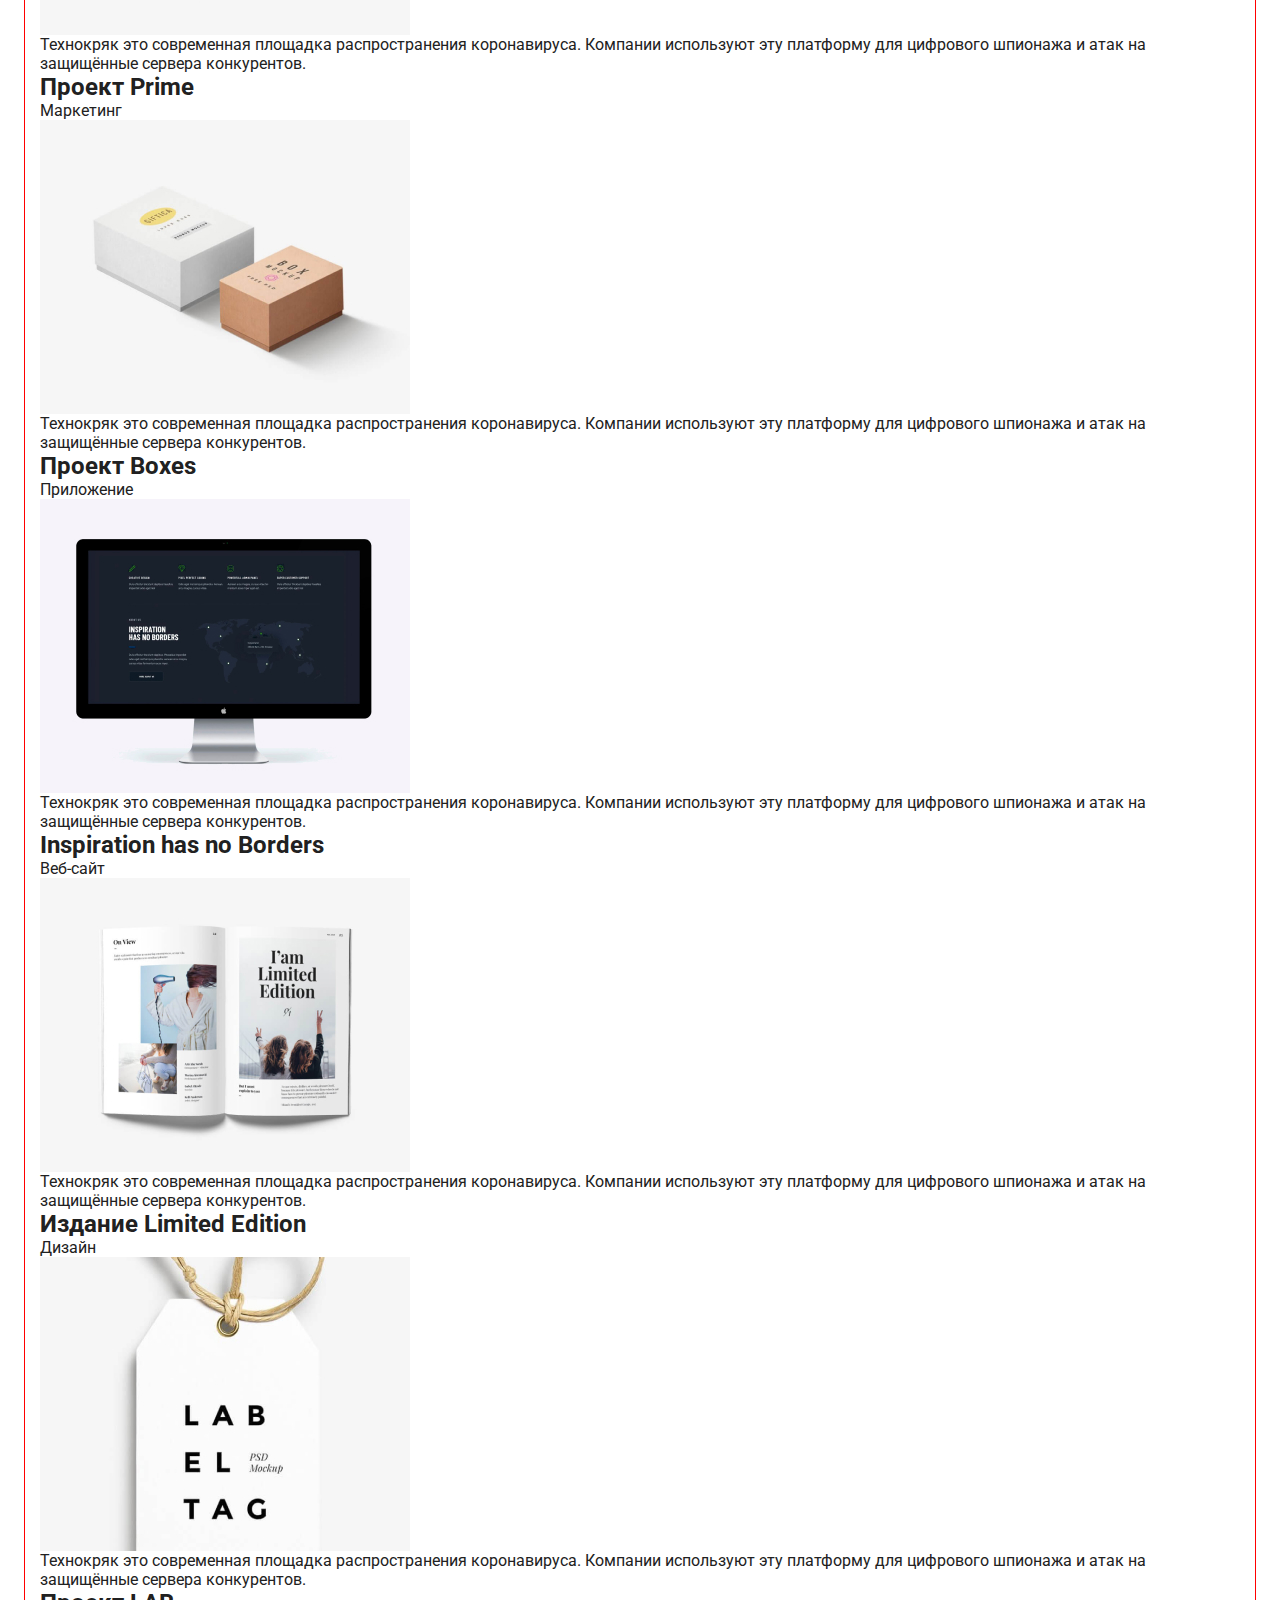
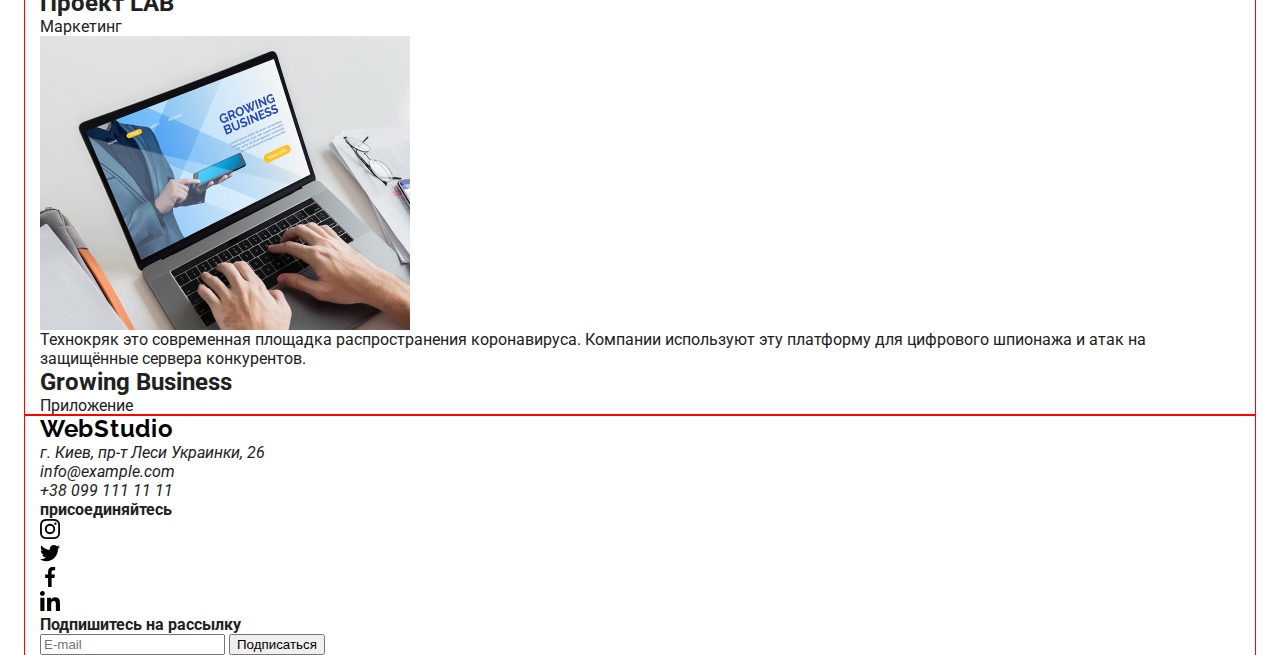
==== commit 874a418f: "prepare images for responsive design" ====
--- a/portfolio.html
+++ b/portfolio.html
@@ -71,7 +71,7 @@
         <li class="item">
             <a class="link" href="#">
               <div class="overlaw-wrapper">
-                <img src="./images/example-1.jpg" alt="ноутбук с карточками сотрудников" width="370"
+                <img src="./images/example-1-desk@1x.jpg" alt="ноутбук с карточками сотрудников" width="370"
                 height="294">
                 <p class="overlaw">Технокряк это современная площадка распространения коронавируса. Компании используют эту платформу для цифрового шпионажа и атак на защищённые сервера конкурентов.</p>
               </div>
@@ -84,7 +84,7 @@
         <li class="item">
           <a class="link" href="#">
             <div class="overlaw-wrapper">
-              <img src="./images/example-2.jpg" alt="баскетболисты с мячом" width="370" height="294">
+              <img src="./images/example-2-desk@1x.jpg" alt="баскетболисты с мячом" width="370" height="294">
               <p class="overlaw">Технокряк это современная площадка распространения коронавируса. Компании используют эту платформу для цифрового шпионажа и атак на защищённые сервера конкурентов.</p>
             </div>
             <div class="meta-wrapper">
@@ -96,7 +96,7 @@
         <li class="item">
           <a class="link" href="#">
             <div class="overlaw-wrapper">
-              <img src="./images/example-3.jpg" alt="логотип ресторана" width="370" height="294">
+              <img src="./images/example-3-desk@1x.jpg" alt="логотип ресторана" width="370" height="294">
               <p class="overlaw">Технокряк это современная площадка распространения коронавируса. Компании используют эту платформу для цифрового шпионажа и атак на защищённые сервера конкурентов.</p>
             </div>
             <div class="meta-wrapper">
@@ -108,7 +108,7 @@
         <li class="item">
           <a class="link" href="#">
             <div class="overlaw-wrapper">
-              <img src="./images/example-4.jpg" alt="наушники" width="370" height="294">
+              <img src="./images/example-4-desk@1x.jpg" alt="наушники" width="370" height="294">
               <p class="overlaw">Технокряк это современная площадка распространения коронавируса. Компании используют эту платформу для цифрового шпионажа и атак на защищённые сервера конкурентов.</p>
             </div>
             <div class="meta-wrapper">
@@ -120,7 +120,7 @@
         <li class="item">
           <a class="link" href="#">
             <div class="overlaw-wrapper">
-              <img src="./images/example-5.jpg" alt="две коробки" width="370" height="294">
+              <img src="./images/example-5-desk@1x.jpg" alt="две коробки" width="370" height="294">
               <p class="overlaw">Технокряк это современная площадка распространения коронавируса. Компании используют эту платформу для цифрового шпионажа и атак на защищённые сервера конкурентов.</p>
             </div>
             <div class="meta-wrapper">
@@ -132,7 +132,7 @@
         <li class="item">
           <a class="link" href="#">
             <div class="overlaw-wrapper">
-              <img src="./images/example-6.jpg" alt="монитор компьютера с картой мира" width="370" height="294">
+              <img src="./images/example-6-desk@1x.jpg" alt="монитор компьютера с картой мира" width="370" height="294">
               <p class="overlaw">Технокряк это современная площадка распространения коронавируса. Компании используют эту платформу для цифрового шпионажа и атак на защищённые сервера конкурентов.</p>
             </div>
             <div class="meta-wrapper">
@@ -143,7 +143,7 @@
         </li>
         <li class="item">
           <a class="link" href="#">
-            <div class="overlaw-wrapper"><img src="./images/example-7.jpg" alt="раскрытая страница журнала" width="370" height="294">
+            <div class="overlaw-wrapper"><img src="./images/example-7-desk@1x.jpg" alt="раскрытая страница журнала" width="370" height="294">
               <p class="overlaw">Технокряк это современная площадка распространения коронавируса. Компании используют эту платформу для цифрового шпионажа и атак на защищённые сервера конкурентов.</p>
             </div>
             <div class="meta-wrapper">
@@ -155,7 +155,7 @@
         <li class="item">
           <a class="link" href="#">
             <div class="overlaw-wrapper">
-              <img src="./images/example-8.jpg" alt="логотип проекта" width="370" height="294">
+              <img src="./images/example-8-desk@1x.jpg" alt="логотип проекта" width="370" height="294">
               <p class="overlaw">Технокряк это современная площадка распространения коронавируса. Компании используют эту платформу для цифрового шпионажа и атак на защищённые сервера конкурентов.</p>
             </div>
             <div class="meta-wrapper">
@@ -167,7 +167,7 @@
         <li class="item">
           <a class="link" href="#">
             <div class="overlaw-wrapper">
-              <img src="./images/example-9.jpg" alt="ноутбук с приложением" width="370" height="294">
+              <img src="./images/example-9-desk@1x.jpg" alt="ноутбук с приложением" width="370" height="294">
               <p class="overlaw">Технокряк это современная площадка распространения коронавируса. Компании используют эту платформу для цифрового шпионажа и атак на защищённые сервера конкурентов.</p>
             </div>
             <div class="meta-wrapper">
--- a/css/portfolio.min.css
+++ b/css/portfolio.min.css
@@ -1,2 +1,2 @@
-body{background-color:var(--primary-white-color);color:var(--primary-text-color);font-family:'Roboto', sans-serif;margin:0}h1,h2,h3,h4,h5,h6,p{margin:0;padding:0}.list{list-style:none;margin:0;padding:0}.link{text-decoration:none;color:var(--primary-text-color)}img{display:block}:root{--primary-white-color: #ffffff;--secondary-background-color: #2f303a;--accent-background-color: #f5f4fa;--accent-color: #2196f3;--primary-text-color: #212121;--secondary-text-color: #757575;--primary-icon-color: #afb1b8;--time-function: cubic-bezier(0.4, 0, 0.2, 1)}.container{max-width:480px;padding:0 15px;margin-left:auto;margin-right:auto}.logo{font-size:24px;font-weight:700;line-height:1.167;font-family:'Raleway', sans-serif;letter-spacing:0.03em;text-decoration:none;color:#000000}.logo__span{color:var(--accent-color)}.page-header{border-bottom:1px solid #ececec}.page-header__container{position:relative;display:flex;justify-content:space-between;align-items:center;min-height:60px}.menu__button{display:flex;justify-content:center;width:40px;height:40px;padding:0;background-color:var(--primary-white-color);border:none}.buttom__icon--cross{display:none}.menu__button.is-open .buttom__icon--cross{display:block}.menu__button.is-open .buttom__icon--burger{display:none}.menu-backdrop{opacity:0;pointer-events:none;position:absolute;left:0;top:101%;text-align:center;width:100%;padding:60px 0;background-color:var(--primary-white-color);box-shadow:0px 4px 8px rgba(0,0,0,0.04),0px 2px 4px rgba(0,0,0,0.08),0px 1px 3px rgba(0,0,0,0.16);transition:opacity 250ms var(--time-function)}.menu-backdrop.is-open{opacity:1;pointer-events:visible}.site-nav{margin-bottom:55px}.site-nav__item:not(:last-child){margin-bottom:40px}.site-nav__item{display:flex;justify-content:center}.site-nav__link{display:inline-flex;flex-direction:column;align-items:center;font-size:14px;font-weight:500;line-height:1.143;letter-spacing:0.02em}.site-nav__link:after{content:'';margin-top:8px;width:100%;height:4px;background-color:var(--accent-color);border-radius:2px;opacity:0}.site-nav__link.current-page{color:var(--accent-color)}.site-nav__link.current-page:after{opacity:1}.address__item:not(:last-child){margin-bottom:16px}.address__link{display:inline-flex;align-items:center;color:var(--secondary-text-color);font-size:14px;font-weight:500;line-height:1.143;font-style:normal;letter-spacing:0.02em;transition:color 250ms var(--time-function)}.address__link:hover,.address__link:focus{color:var(--accent-color)}.address__icon{margin-right:10px;fill:currentColor}.address__icon--mail{width:16px;height:12px}.address__icon--smartphone{width:10px;height:16px}.address__icon--mail{width:16px;height:12px}.address__icon--mail--smartphone{width:10px;height:16px}
+body{background-color:var(--primary-white-color);color:var(--primary-text-color);font-family:'Roboto', sans-serif;margin:0}h1,h2,h3,h4,h5,h6,p{margin:0;padding:0}.list{list-style:none;margin:0;padding:0}.link{text-decoration:none;color:var(--primary-text-color)}img{display:block}:root{--primary-white-color: #ffffff;--secondary-background-color: #2f303a;--accent-background-color: #f5f4fa;--accent-color: #2196f3;--primary-text-color: #212121;--secondary-text-color: #757575;--primary-icon-color: #afb1b8;--time-function: cubic-bezier(0.4, 0, 0.2, 1)}.container{width:100%;padding:0 15px;outline:1px solid red}@media screen and (min-width: 480px){.container{max-width:480px;margin:0 auto}}@media screen and (min-width: 768px){.container{max-width:768px}}@media screen and (min-width: 1200px){.container{max-width:1200px}}.logo{font-size:24px;font-weight:700;line-height:1.167;font-family:'Raleway', sans-serif;letter-spacing:0.03em;text-decoration:none;color:#000000}.logo__span{color:var(--accent-color)}.page-header{border-bottom:1px solid #ececec}.page-header__container{position:relative;display:flex;justify-content:space-between;align-items:center;min-height:60px}.menu__button{display:flex;justify-content:center;width:40px;height:40px;padding:0;background-color:var(--primary-white-color);border:none}.buttom__icon--cross{display:none}.menu__button.is-open .buttom__icon--cross{display:block}.menu__button.is-open .buttom__icon--burger{display:none}.menu-backdrop{opacity:0;pointer-events:none;position:absolute;left:0;top:101%;text-align:center;width:100%;padding:60px 0;background-color:var(--primary-white-color);box-shadow:0px 4px 8px rgba(0,0,0,0.04),0px 2px 4px rgba(0,0,0,0.08),0px 1px 3px rgba(0,0,0,0.16);transition:opacity 250ms var(--time-function)}.menu-backdrop.is-open{opacity:1;pointer-events:visible}.site-nav{margin-bottom:55px}.site-nav__item:not(:last-child){margin-bottom:40px}.site-nav__item{display:flex;justify-content:center}.site-nav__link{display:inline-flex;flex-direction:column;align-items:center;font-size:14px;font-weight:500;line-height:1.143;letter-spacing:0.02em}.site-nav__link:after{content:'';margin-top:8px;width:100%;height:4px;background-color:var(--accent-color);border-radius:2px;opacity:0}.site-nav__link.current-page{color:var(--accent-color)}.site-nav__link.current-page:after{opacity:1}.address__item:not(:last-child){margin-bottom:16px}.address__link{display:inline-flex;align-items:center;color:var(--secondary-text-color);font-size:14px;font-weight:500;line-height:1.143;font-style:normal;letter-spacing:0.02em;transition:color 250ms var(--time-function)}.address__link:hover,.address__link:focus{color:var(--accent-color)}.address__icon{margin-right:10px;fill:currentColor}.address__icon--mail{width:16px;height:12px}.address__icon--smartphone{width:10px;height:16px}.address__icon--mail{width:16px;height:12px}.address__icon--mail--smartphone{width:10px;height:16px}
 /*# sourceMappingURL=portfolio.min.css.map */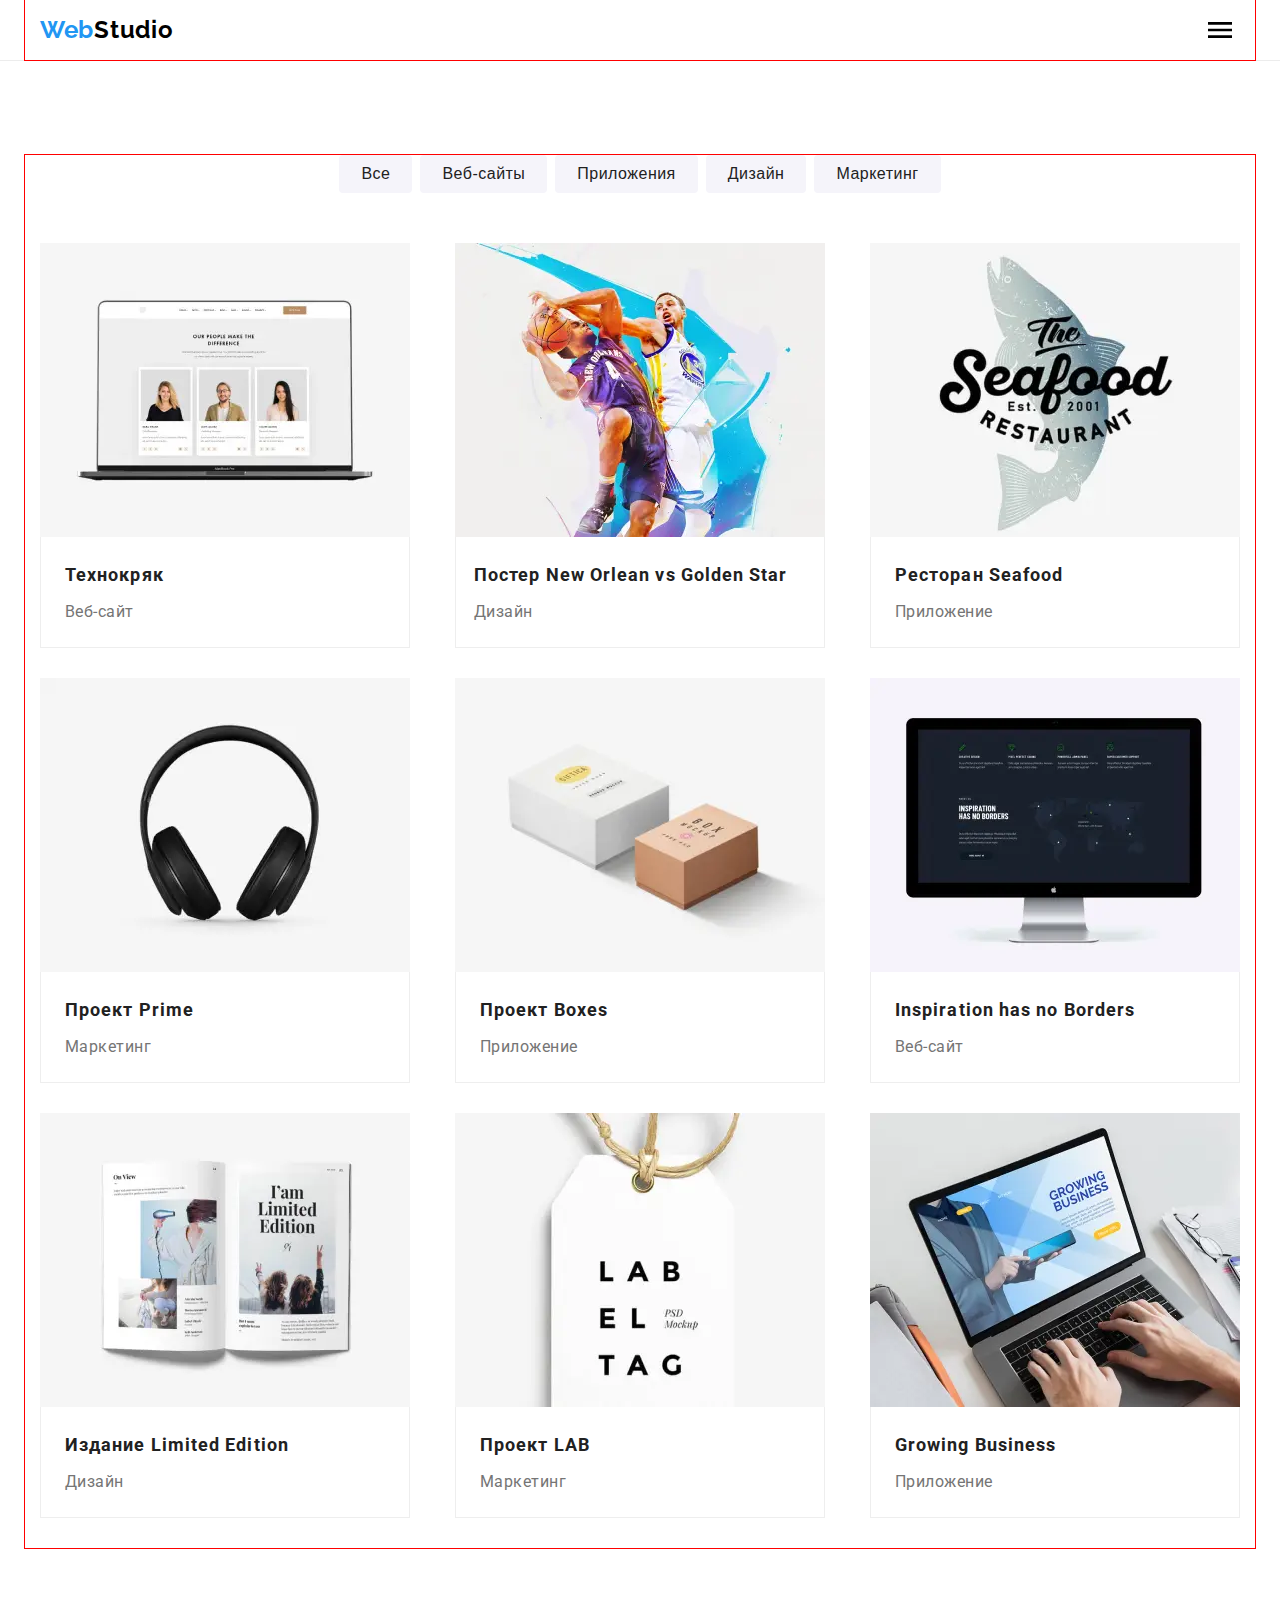
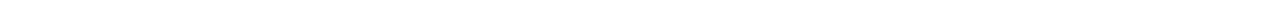
==== commit f251cb31: "add adaptive disign to the portfolio page" ====
--- a/portfolio.html
+++ b/portfolio.html
@@ -14,165 +14,354 @@
 </head>
 <body>
   <!-- Header -->
-  <header class="page-header">
-    <div class="page-header__container container">
-      <a class="logo" href="./index.html" aria-label="Логотип"><span class="logo__span">Web</span>Studio</a>
-  
-      <button type="button" class="page-header__menu-btn">
-        <svg width="40" height="40">
-          <use href="./images/sprite.svg#burger-menu"></use>
-        </svg>
-      </button>
-  
-      <div class="menu-backdrop">
-        <nav class="site-nav">
-          <ul class="site-nav__list list">
-            <li class="site-nav__item item"><a class="site-nav__link link" href="./index.html">Студия</a>
-            </li>
-            <li class="site-nav__item item"><a class="site-nav__link link  current-page" href="./portfolio.html">Портфолио</a></li>
-            <li class="site-nav__item item"><a class="site-nav__link link" href="#">Контакты</a></li>
-          </ul>
-        </nav>
-  
-        <address class="address">
-          <ul class="list">
-            <li class="item"><a class="mail link" href="mailto:info@devstudio.com">
-                <svg class="icon">
-                  <use href="./images/sprite.svg#envelope"></use>
-                </svg>
-                info@devstudio.com</a></li>
-            <li class="item"><a class="smartphone link" href="tel:+380961111111">
-                <svg class="icon">
-                  <use href="./images/sprite.svg#smartphone"></use>
-                </svg>
-                +38 096 111 11 11</a></li>
-          </ul>
-        </address>
+    <header class="page-header">
+      <div class="page-header__container container">
+        <a class="logo" href="./index.html" aria-label="Логотип"><span class="logo__span">Web</span>Studio</a>
+    
+        <div class="menu">
+          <button type="button" class="menu__button" aria-expanded="false" data-menu-button>
+            <svg width="40" height="40" aria-label="переключатель мобильного меню">
+              <use class="buttom__icon--burger" href="./images/sprite.svg#burger-menu"></use>
+              <use class="buttom__icon--cross" href="./images/sprite.svg#menu-close"></use>
+            </svg>
+          </button>
+    
+          <div class="menu-backdrop" data-menu>
+            <nav class="site-nav">
+              <ul class="site-nav__list list">
+                <li class="site-nav__item item"><a class="site-nav__link link" href="./index.html">Студия</a>
+                </li>
+                <li class="site-nav__item item"><a class="site-nav__link link current-page" href="./portfolio.html">Портфолио</a></li>
+                <li class="site-nav__item item"><a class="site-nav__link link" href="#">Контакты</a></li>
+              </ul>
+            </nav>
+    
+            <address class="address">
+              <ul class="address__list list">
+                <li class="address__item item"><a class="address__link link" href="mailto:info@devstudio.com">
+                    <svg class="address__icon address__icon--mail">
+                      <use href="./images/sprite.svg#envelope"></use>
+                    </svg>
+                    info@devstudio.com</a></li>
+                <li class="address__item item"><a class="address__link link" href="tel:+380961111111">
+                    <svg class="address__icon address__icon--smartphone">
+                      <use href="./images/sprite.svg#smartphone"></use>
+                    </svg>
+                    +38 096 111 11 11</a></li>
+              </ul>
+            </address>
+          </div>
+        </div>
       </div>
-  
-    </div>
-  
-  </header>
+    
+    </header>
     
     <main>
-      <!-- Our Works -->
-    <section class="our-works-section section">
+      <!-- Our Projects -->
+    <section class="our-projects section">
       <div class="container">
       <h1 class="visually-hidden">Примеры работ</h1>
-      <ul class="filter-list list">
-        <li class="item"><button class="button" type="button">Все</button></li>
-        <li class="item"><button class="button" type="button">Веб-сайты</button></li>
-        <li class="item"><button class="button" type="button">Приложения</button></li>
-        <li class="item"><button class="button" type="button">Дизайн</button></li>
-        <li class="item"><button class="button" type="button">Маркетинг</button></li>
+      <ul class="our-projects__filter-list list">
+        <li class="our-projects__filter-list-item"><button class="our-projects__filter-list-btn" type="button">Все</button></li>
+        <li class="our-projects__filter-list-item"><button class="our-projects__filter-list-btn" type="button">Веб-сайты</button></li>
+        <li class="our-projects__filter-list-item"><button class="our-projects__filter-list-btn" type="button">Приложения</button></li>
+        <li class="our-projects__filter-list-item"><button class="our-projects__filter-list-btn" type="button">Дизайн</button></li>
+        <li class="our-projects__filter-list-item"><button class="our-projects__filter-list-btn" type="button">Маркетинг</button></li>
       </ul>
 
-      <ul class="work-examples list">
-        <li class="item">
-            <a class="link" href="#">
-              <div class="overlaw-wrapper">
-                <img src="./images/example-1-desk@1x.jpg" alt="ноутбук с карточками сотрудников" width="370"
-                height="294">
-                <p class="overlaw">Технокряк это современная площадка распространения коронавируса. Компании используют эту платформу для цифрового шпионажа и атак на защищённые сервера конкурентов.</p>
+      <ul class="project-examples__list list">
+        <li class="project-examples__list-item">
+            <a class="project-examples__list-item-link link" href="#">
+              <div class="project-examples__list-overlaw-wrapper">
+                <picture>
+                  <source srcset="./images/example-1-desk@1x.webp 1x, ./images/example-1-desk@2x.webp 1x" media="(min-width: 1200px)"
+                    type="image/webp" />
+                  
+                  <source srcset="./images/example-1-tablet@1x.webp  1x, ./images/example-1-tablet@2x.webp 2x"
+                    media="(min-width: 768px)" type="image/webp" />
+                  
+                  <source srcset="./images/example-1-mobile@1x.webp 1x, ./images/example-1-mobile@2x.webp 2x" media="(min-width: 320px)"
+                    type="image/webp" />
+                  
+                  
+                  <source srcset="./images/example-1-desk@1x.jpg 1x, ./images/example-1-desk@2x.jpg 2x" media="(min-width: 1200px)"
+                    type="image/jpg" />
+                  
+                  <source srcset="./images/example-1-tablet@1x.jpg 1x, ./images/example-1-tablet@2x.jpg 2x" media="(min-width: 768px)"
+                    type="image/jpg" />
+                  
+                  <source srcset="./images/example-1-mobile@1x.jpg 1x, ./images/example-1-mobile@2x.jpg 2x" media="(min-width: 320px)"
+                    type="image/jpg" />
+                <img src="./images/example-1-desk@1x.jpg" alt="ноутбук с карточками сотрудников" class="project-examples__list-img" >
+                </picture>
+                <p class="project-examples__list-overlaw">Технокряк это современная площадка распространения коронавируса. Компании используют эту платформу для цифрового шпионажа и атак на защищённые сервера конкурентов.</p>
               </div>
-              <div class="meta-wrapper">
-                <h2 class="title">Технокряк</h2>
-                <p class="description">Веб-сайт</p>
+              <div class="project-examples__list-meta-wrapper">
+                <h2 class="project-examples__list-meta-title title">Технокряк</h2>
+                <p class="project-examples__list-meta-description">Веб-сайт</p>
               </div>   
             </a>
         </li>
-        <li class="item">
-          <a class="link" href="#">
-            <div class="overlaw-wrapper">
-              <img src="./images/example-2-desk@1x.jpg" alt="баскетболисты с мячом" width="370" height="294">
-              <p class="overlaw">Технокряк это современная площадка распространения коронавируса. Компании используют эту платформу для цифрового шпионажа и атак на защищённые сервера конкурентов.</p>
-            </div>
-            <div class="meta-wrapper">
-              <h2 class="title">Постер New Orlean vs Golden Star</h2>
-              <p class="description">Дизайн</p>
-            </div>
-          </a>
-        </li>
-        <li class="item">
-          <a class="link" href="#">
-            <div class="overlaw-wrapper">
-              <img src="./images/example-3-desk@1x.jpg" alt="логотип ресторана" width="370" height="294">
-              <p class="overlaw">Технокряк это современная площадка распространения коронавируса. Компании используют эту платформу для цифрового шпионажа и атак на защищённые сервера конкурентов.</p>
-            </div>
-            <div class="meta-wrapper">
-              <h2 class="title">Ресторан Seafood</h2>
-              <p class="description">Приложение</p>
-            </div>
-          </a>
-        </li>
-        <li class="item">
-          <a class="link" href="#">
-            <div class="overlaw-wrapper">
-              <img src="./images/example-4-desk@1x.jpg" alt="наушники" width="370" height="294">
-              <p class="overlaw">Технокряк это современная площадка распространения коронавируса. Компании используют эту платформу для цифрового шпионажа и атак на защищённые сервера конкурентов.</p>
-            </div>
-            <div class="meta-wrapper">
-              <h2 class="title">Проект Prime</h2>
-              <p class="description">Маркетинг</p>
-            </div>
-          </a>
-        </li>
-        <li class="item">
-          <a class="link" href="#">
-            <div class="overlaw-wrapper">
-              <img src="./images/example-5-desk@1x.jpg" alt="две коробки" width="370" height="294">
-              <p class="overlaw">Технокряк это современная площадка распространения коронавируса. Компании используют эту платформу для цифрового шпионажа и атак на защищённые сервера конкурентов.</p>
-            </div>
-            <div class="meta-wrapper">
-              <h2 class="title">Проект Boxes</h2>
-              <p class="description">Приложение</p>
-            </div>
-          </a>
-        </li>
-        <li class="item">
-          <a class="link" href="#">
-            <div class="overlaw-wrapper">
-              <img src="./images/example-6-desk@1x.jpg" alt="монитор компьютера с картой мира" width="370" height="294">
-              <p class="overlaw">Технокряк это современная площадка распространения коронавируса. Компании используют эту платформу для цифрового шпионажа и атак на защищённые сервера конкурентов.</p>
-            </div>
-            <div class="meta-wrapper">
-              <h2 class="title">Inspiration has no Borders</h2>
-              <p class="description">Веб-сайт</p>
-            </div>
-          </a>
-        </li>
-        <li class="item">
-          <a class="link" href="#">
-            <div class="overlaw-wrapper"><img src="./images/example-7-desk@1x.jpg" alt="раскрытая страница журнала" width="370" height="294">
-              <p class="overlaw">Технокряк это современная площадка распространения коронавируса. Компании используют эту платформу для цифрового шпионажа и атак на защищённые сервера конкурентов.</p>
-            </div>
-            <div class="meta-wrapper">
-              <h2 class="title"> Издание Limited Edition</h2>
-              <p class="description">Дизайн</p>
-            </div>
-          </a>
-        </li>
-        <li class="item">
-          <a class="link" href="#">
-            <div class="overlaw-wrapper">
-              <img src="./images/example-8-desk@1x.jpg" alt="логотип проекта" width="370" height="294">
-              <p class="overlaw">Технокряк это современная площадка распространения коронавируса. Компании используют эту платформу для цифрового шпионажа и атак на защищённые сервера конкурентов.</p>
-            </div>
-            <div class="meta-wrapper">
-              <h2 class="title">Проект LAB</h2>
-              <p class="description">Маркетинг</p>
-            </div>
-          </a>
-        </li>
-        <li class="item">
-          <a class="link" href="#">
-            <div class="overlaw-wrapper">
-              <img src="./images/example-9-desk@1x.jpg" alt="ноутбук с приложением" width="370" height="294">
-              <p class="overlaw">Технокряк это современная площадка распространения коронавируса. Компании используют эту платформу для цифрового шпионажа и атак на защищённые сервера конкурентов.</p>
-            </div>
-            <div class="meta-wrapper">
-              <h2 class="title">Growing Business</h2>
-              <p class="description">Приложение</p>
+        <li class="project-examples__list-item">
+          <a class="project-examples__list-item-link link" href="#">
+            <div class="project-examples__list-overlaw-wrapper">
+              <picture>
+                  <source srcset="./images/example-2-desk@1x.webp 1x, ./images/example-2-desk@2x.webp 1x" media="(min-width: 1200px)"
+                    type="image/webp" />
+                  
+                  <source srcset="./images/example-2-tablet@1x.webp  1x, ./images/example-2-tablet@2x.webp 2x" media="(min-width: 768px)"
+                    type="image/webp" />
+                  
+                  <source srcset="./images/example-2-mobile@1x.webp 1x, ./images/example-2-mobile@2x.webp 2x" media="(min-width: 320px)"
+                    type="image/webp" />
+                  
+                  
+                  <source srcset="./images/example-2-desk@1x.jpg 1x, ./images/example-2-desk@2x.jpg 2x" media="(min-width: 1200px)"
+                    type="image/jpg" />
+                  
+                  <source srcset="./images/example-2-tablet@1x.jpg 1x, ./images/example-2-tablet@2x.jpg 2x" media="(min-width: 768px)"
+                    type="image/jpg" />
+                  
+                  <source srcset="./images/example-2-mobile@1x.jpg 1x, ./images/example-2-mobile@2x.jpg 2x" media="(min-width: 320px)"
+                    type="image/jpg" />
+              <img src="./images/example-2-desk@1x.jpg" alt="баскетболисты с мячом" class="project-examples__list-img" >
+              </picture>
+
+              <p class="project-examples__list-overlaw">Технокряк это современная площадка распространения коронавируса. Компании используют эту платформу для цифрового шпионажа и атак на защищённые сервера конкурентов.</p>
+            </div>
+            <div class="project-examples__list-meta-wrapper project-examples__list-meta-wrapper--fixed">
+              <h2 class="project-examples__list-meta-title title">Постер New Orlean vs Golden Star</h2>
+              <p class="project-examples__list-meta-description">Дизайн</p>
+            </div>
+          </a>
+        </li>
+        <li class="project-examples__list-item">
+          <a class="project-examples__list-item-link link" href="#">
+            <div class="project-examples__list-overlaw-wrapper">
+              <picture>
+                  <source srcset="./images/example-3-desk@1x.webp 1x, ./images/example-3-desk@2x.webp 1x" media="(min-width: 1200px)"
+                    type="image/webp" />
+                  
+                  <source srcset="./images/example-3-tablet@1x.webp  1x, ./images/example-3-tablet@2x.webp 2x" media="(min-width: 768px)"
+                    type="image/webp" />
+                  
+                  <source srcset="./images/example-3-mobile@1x.webp 1x, ./images/example-3-mobile@2x.webp 2x" media="(min-width: 320px)"
+                    type="image/webp" />
+                  
+                  
+                  <source srcset="./images/example-3-desk@1x.jpg 1x, ./images/example-3-desk@2x.jpg 2x" media="(min-width: 1200px)"
+                    type="image/jpg" />
+                  
+                  <source srcset="./images/example-3-tablet@1x.jpg 1x, ./images/example-3-tablet@2x.jpg 2x" media="(min-width: 768px)"
+                    type="image/jpg" />
+                  
+                  <source srcset="./images/example-3-mobile@1x.jpg 1x, ./images/example-3-mobile@2x.jpg 2x" media="(min-width: 320px)"
+                    type="image/jpg" />
+              <img src="./images/example-3-desk@1x.jpg" alt="логотип ресторана" class="project-examples__list-img" >
+              </picture>
+
+              <p class="project-examples__list-overlaw">Технокряк это современная площадка распространения коронавируса. Компании используют эту платформу для цифрового шпионажа и атак на защищённые сервера конкурентов.</p>
+            </div>
+            <div class="project-examples__list-meta-wrapper">
+              <h2 class="project-examples__list-meta-title title">Ресторан Seafood</h2>
+              <p class="project-examples__list-meta-description">Приложение</p>
+            </div>
+          </a>
+        </li>
+        <li class="project-examples__list-item">
+          <a class="project-examples__list-item-link link" href="#">
+            <div class="project-examples__list-overlaw-wrapper">
+              <picture>
+                  <source srcset="./images/example-4-desk@1x.webp 1x, ./images/example-4-desk@2x.webp 1x" media="(min-width: 1200px)"
+                    type="image/webp" />
+                  
+                  <source srcset="./images/example-4-tablet@1x.webp  1x, ./images/example-4-tablet@2x.webp 2x" media="(min-width: 768px)"
+                    type="image/webp" />
+                  
+                  <source srcset="./images/example-4-mobile@1x.webp 1x, ./images/example-4-mobile@2x.webp 2x" media="(min-width: 320px)"
+                    type="image/webp" />
+                  
+                  
+                  <source srcset="./images/example-4-desk@1x.jpg 1x, ./images/example-4-desk@2x.jpg 2x" media="(min-width: 1200px)"
+                    type="image/jpg" />
+                  
+                  <source srcset="./images/example-4-tablet@1x.jpg 1x, ./images/example-4-tablet@2x.jpg 2x" media="(min-width: 768px)"
+                    type="image/jpg" />
+                  
+                  <source srcset="./images/example-4-mobile@1x.jpg 1x, ./images/example-1-mobile@2x.jpg 2x" media="(min-width: 320px)"
+                    type="image/jpg" />
+              <img src="./images/example-4-desk@1x.jpg" alt="наушники" class="project-examples__list-img">
+              </picture>
+
+              <p class="project-examples__list-overlaw">Технокряк это современная площадка распространения коронавируса. Компании используют эту платформу для цифрового шпионажа и атак на защищённые сервера конкурентов.</p>
+            </div>
+            <div class="project-examples__list-meta-wrapper">
+              <h2 class="project-examples__list-meta-title title">Проект Prime</h2>
+              <p class="project-examples__list-meta-description">Маркетинг</p>
+            </div>
+          </a>
+        </li>
+        <li class="project-examples__list-item">
+          <a class="project-examples__list-item-link link" href="#">
+            <div class="project-examples__list-overlaw-wrapper">
+              <picture>
+                  <source srcset="./images/example-5-desk@1x.webp 1x, ./images/example-5-desk@2x.webp 1x" media="(min-width: 1200px)"
+                    type="image/webp" />
+                  
+                  <source srcset="./images/example-5-tablet@1x.webp  1x, ./images/example-5-tablet@2x.webp 2x" media="(min-width: 768px)"
+                    type="image/webp" />
+                  
+                  <source srcset="./images/example-5-mobile@1x.webp 1x, ./images/example-5-mobile@2x.webp 2x" media="(min-width: 320px)"
+                    type="image/webp" />
+                  
+                  
+                  <source srcset="./images/example-5-desk@1x.jpg 1x, ./images/example-5-desk@2x.jpg 2x" media="(min-width: 1200px)"
+                    type="image/jpg" />
+                  
+                  <source srcset="./images/example-5-tablet@1x.jpg 1x, ./images/example-5-tablet@2x.jpg 2x" media="(min-width: 768px)"
+                    type="image/jpg" />
+                  
+                  <source srcset="./images/example-5-mobile@1x.jpg 1x, ./images/example-5-mobile@2x.jpg 2x" media="(min-width: 320px)"
+                    type="image/jpg" />
+              <img src="./images/example-5-desk@1x.jpg" alt="две коробки" class="project-examples__list-img">
+              </picture>
+
+              <p class="project-examples__list-overlaw">Технокряк это современная площадка распространения коронавируса. Компании используют эту платформу для цифрового шпионажа и атак на защищённые сервера конкурентов.</p>
+            </div>
+            <div class="project-examples__list-meta-wrapper">
+              <h2 class="project-examples__list-meta-title title">Проект Boxes</h2>
+              <p class="project-examples__list-meta-description">Приложение</p>
+            </div>
+          </a>
+        </li>
+        <li class="project-examples__list-item">
+          <a class="project-examples__list-item-link link" href="#">
+            <div class="project-examples__list-overlaw-wrapper">
+              <picture>
+                  <source srcset="./images/example-6-desk@1x.webp 1x, ./images/example-6-desk@2x.webp 1x" media="(min-width: 1200px)"
+                    type="image/webp" />
+                  
+                  <source srcset="./images/example-6-tablet@1x.webp  1x, ./images/example-6-tablet@2x.webp 2x" media="(min-width: 768px)"
+                    type="image/webp" />
+                  
+                  <source srcset="./images/example-6-mobile@1x.webp 1x, ./images/example-6-mobile@2x.webp 2x" media="(min-width: 320px)"
+                    type="image/webp" />
+                  
+                  
+                  <source srcset="./images/example-6-desk@1x.jpg 1x, ./images/example-6-desk@2x.jpg 2x" media="(min-width: 1200px)"
+                    type="image/jpg" />
+                  
+                  <source srcset="./images/example-6-tablet@1x.jpg 1x, ./images/example-6-tablet@2x.jpg 2x" media="(min-width: 768px)"
+                    type="image/jpg" />
+                  
+                  <source srcset="./images/example-6-mobile@1x.jpg 1x, ./images/example-6-mobile@2x.jpg 2x" media="(min-width: 320px)"
+                    type="image/jpg" />
+                <img src="./images/example-6-desk@1x.jpg" alt="монитор компьютера с картой мира" class="project-examples__list-img">
+              </picture>
+
+              <p class="project-examples__list-overlaw">Технокряк это современная площадка распространения коронавируса. Компании используют эту платформу для цифрового шпионажа и атак на защищённые сервера конкурентов.</p>
+            </div>
+            <div class="project-examples__list-meta-wrapper">
+              <h2 class="project-examples__list-meta-title title">Inspiration has no Borders</h2>
+              <p class="project-examples__list-meta-description">Веб-сайт</p>
+            </div>
+          </a>
+        </li>
+        <li class="project-examples__list-item">
+          <a class="project-examples__list-item-link link" href="#">
+            <div class="project-examples__list-overlaw-wrapper">
+              <picture>
+                  <source srcset="./images/example-7-desk@1x.webp 1x, ./images/example-7-desk@2x.webp 1x" media="(min-width: 1200px)"
+                    type="image/webp" />
+                  
+                  <source srcset="./images/example-7-tablet@1x.webp  1x, ./images/example-7-tablet@2x.webp 2x" media="(min-width: 768px)"
+                    type="image/webp" />
+                  
+                  <source srcset="./images/example-7-mobile@1x.webp 1x, ./images/example-7-mobile@2x.webp 2x" media="(min-width: 320px)"
+                    type="image/webp" />
+                  
+                  
+                  <source srcset="./images/example-7-desk@1x.jpg 1x, ./images/example-7-desk@2x.jpg 2x" media="(min-width: 1200px)"
+                    type="image/jpg" />
+                  
+                  <source srcset="./images/example-7-tablet@1x.jpg 1x, ./images/example-7-tablet@2x.jpg 2x" media="(min-width: 768px)"
+                    type="image/jpg" />
+                  
+                  <source srcset="./images/example-7-mobile@1x.jpg 1x, ./images/example-7-mobile@2x.jpg 2x" media="(min-width: 320px)"
+                    type="image/jpg" />
+              <img src="./images/example-7-desk@1x.jpg" alt="раскрытая страница журнала" class="project-examples__list-img">
+              </picture>
+
+              <p class="project-examples__list-overlaw">Технокряк это современная площадка распространения коронавируса. Компании используют эту платформу для цифрового шпионажа и атак на защищённые сервера конкурентов.</p>
+            </div>
+            <div class="project-examples__list-meta-wrapper">
+              <h2 class="project-examples__list-meta-title title"> Издание Limited Edition</h2>
+              <p class="project-examples__list-meta-description">Дизайн</p>
+            </div>
+          </a>
+        </li>
+        <li class="project-examples__list-item">
+          <a class="project-examples__list-item-link link" href="#">
+            <div class="project-examples__list-overlaw-wrapper">
+              <picture>
+                  <source srcset="./images/example-8-desk@1x.webp 1x, ./images/example-8-desk@2x.webp 1x" media="(min-width: 1200px)"
+                    type="image/webp" />
+                  
+                  <source srcset="./images/example-8-tablet@1x.webp  1x, ./images/example-8-tablet@2x.webp 2x" media="(min-width: 768px)"
+                    type="image/webp" />
+                  
+                  <source srcset="./images/example-8-mobile@1x.webp 1x, ./images/example-8-mobile@2x.webp 2x" media="(min-width: 320px)"
+                    type="image/webp" />
+                  
+                  
+                  <source srcset="./images/example-8-desk@1x.jpg 1x, ./images/example-8-desk@2x.jpg 2x" media="(min-width: 1200px)"
+                    type="image/jpg" />
+                  
+                  <source srcset="./images/example-8-tablet@1x.jpg 1x, ./images/example-8-tablet@2x.jpg 2x" media="(min-width: 768px)"
+                    type="image/jpg" />
+                  
+                  <source srcset="./images/example-8-mobile@1x.jpg 1x, ./images/example-8-mobile@2x.jpg 2x" media="(min-width: 320px)"
+                    type="image/jpg" />
+              <img src="./images/example-8-desk@1x.jpg" alt="логотип проекта" class="project-examples__list-img"> 
+              </picture>
+
+              <p class="project-examples__list-overlaw">Технокряк это современная площадка распространения коронавируса. Компании используют эту платформу для цифрового шпионажа и атак на защищённые сервера конкурентов.</p>
+            </div>
+            <div class="project-examples__list-meta-wrapper">
+              <h2 class="project-examples__list-meta-title title">Проект LAB</h2>
+              <p class="project-examples__list-meta-description">Маркетинг</p>
+            </div>
+          </a>
+        </li>
+        <li class="project-examples__list-item">
+          <a class="project-examples__list-item-link link" href="#">
+            <div class="project-examples__list-overlaw-wrapper">
+              <picture>
+                  <source srcset="./images/example-9-desk@1x.webp 1x, ./images/example-9-desk@2x.webp 1x" media="(min-width: 1200px)"
+                    type="image/webp" />
+                  
+                  <source srcset="./images/example-9-tablet@1x.webp  1x, ./images/example-9-tablet@2x.webp 2x" media="(min-width: 768px)"
+                    type="image/webp" />
+                  
+                  <source srcset="./images/example-9-mobile@1x.webp 1x, ./images/example-9-mobile@2x.webp 2x" media="(min-width: 320px)"
+                    type="image/webp" />
+                  
+                  
+                  <source srcset="./images/example-9-desk@1x.jpg 1x, ./images/example-9-desk@2x.jpg 2x" media="(min-width: 1200px)"
+                    type="image/jpg" />
+                  
+                  <source srcset="./images/example-9-tablet@1x.jpg 1x, ./images/example-9-tablet@2x.jpg 2x" media="(min-width: 768px)"
+                    type="image/jpg" />
+                  
+                  <source srcset="./images/example-9-mobile@1x.jpg 1x, ./images/example-9-mobile@2x.jpg 2x" media="(min-width: 320px)"
+                    type="image/jpg" />
+              <img src="./images/example-9-desk@1x.jpg" alt="ноутбук с приложением" class="project-examples__list-img">
+              </picture>
+              <p class="project-examples__list-overlaw">Технокряк это современная площадка распространения коронавируса. Компании используют эту платформу для цифрового шпионажа и атак на защищённые сервера конкурентов.</p>
+            </div>
+            <div class="project-examples__list-meta-wrapper">
+              <h2 class="project-examples__list-meta-title title">Growing Business</h2>
+              <p class="project-examples__list-meta-description">Приложение</p>
             </div>
           </a>
         </li>
@@ -181,58 +370,72 @@
     </section>
     </main>
 
-    <footer class="page-footer">
-      <div class="container">
-    
-        <div class="wrapper">
-          <a class="logo link" href="./index.html" aria-label="Логотип"><span>Web</span>Studio</a>
-          <address class="address">
-            <ul class="list">
-              <li class="item"><a class="link map-link" href="https://goo.gl/maps/mYZtJSJooVGheemE7" target="=_blank"
-                  rel="noreferrer noopener">г. Киев, пр-т Леси Украинки, 26</a></li>
-              <li class="item"><a class="link" href="mailto:info@example.com">info@example.com</a></li>
-              <li class="item"><a class="link" href="tel:+380991111111">+38 099 111 11 11</a></li>
+    <!-- <footer class="page-footer">
+      <div class="page-footer__container container">
+        <div class="page-footer__links-wrapper">
+          <div class="page-footer__wrapper">
+            <a class="page-footer__logo logo link" href="./index.html" aria-label="Логотип"><span
+                class="logo__span">Web</span>Studio</a>
+            <address class="page-footer__address">
+              <ul class="page-footer__address-list list">
+                <li class="page-footer__address-list-item"><a
+                    class="page-footer__address-list-item-link page-footer__address-list-item-link--map link"
+                    href="https://goo.gl/maps/mYZtJSJooVGheemE7" target="=_blank" rel="noreferrer noopener">г. Киев, пр-т
+                    Леси
+                    Украинки, 26</a></li>
+                <li class="page-footer__address-list-item"><a class="page-footer__address-list-item-link link"
+                    href="mailto:info@example.com">info@example.com</a></li>
+                <li class="page-footer__address-list-item"><a class="page-footer__address-list-item-link link"
+                    href="tel:+380991111111">+38 099 111 11 11</a></li>
+              </ul>
+            </address>
+          </div>
+    
+          <div class="page-footer__wrapper">
+            <strong class="page-footer__invitation">присоединяйтесь</strong>
+            <ul class="social-links__list list">
+              <li class="social-links__list-item">
+                <a href="#" class="social-links__list-item-link social-links__list-item-link--dark-theme link">
+                  <svg class="social-links__list-item-icon " width="20" height="20" ;>
+                    <use href="./images/sprite.svg#instagram"></use>
+                  </svg>
+                </a>
+              </li>
+              <li class="social-links__list-item">
+                <a href="#" class="social-links__list-item-link social-links__list-item-link--dark-theme link">
+                  <svg class="social-links__list-item-icon" width="20" height="20">
+                    <use href="./images/sprite.svg#twitter"></use>
+                  </svg>
+                </a>
+              </li>
+              <li class="social-links__list-item">
+                <a href="#" class="social-links__list-item-link social-links__list-item-link--dark-theme link">
+                  <svg class="social-links__list-item-icon" width="20" height="20">
+                    <use href="./images/sprite.svg#facebook"></use>
+                  </svg>
+                </a>
+              </li>
+              <li class="social-links__list-item">
+                <a href="#" class="social-links__list-item-link social-links__list-item-link--dark-theme link">
+                  <svg class="social-links__list-item-icon" width="20" height="20">
+                    <use href="./images/sprite.svg#linkedin"></use>
+                  </svg>
+                </a>
+              </li>
             </ul>
-          </address>
+          </div>
         </div>
     
-        <div class="wrapper">
-          <strong class="invitation">присоединяйтесь</strong>
-          <ul class="social-links list">
-            <li class="item"><a href="#" class="link icon">
-                <svg class="icon" width="20" height="20" ;>
-                  <use href="./images/sprite.svg#instagram"></use>
-                </svg>
-              </a></li>
-            <li class="item"><a href="#" class="link icon">
-                <svg class="icon" width="20" height="20">
-                  <use href="./images/sprite.svg#twitter"></use>
-                </svg>
-              </a></li>
-            <li class="item"><a href="#" class="link icon">
-                <svg class="icon" width="20" height="20">
-                  <use href="./images/sprite.svg#facebook"></use>
-                </svg>
-              </a></li>
-            <li class="item"><a href="#" class="link icon">
-                <svg class="icon" width="20" height="20">
-                  <use href="./images/sprite.svg#linkedin"></use>
-                </svg>
-              </a></li>
-          </ul>
-        </div>
-    
-        <div class="subscribe-wrapper">
-          <strong class="invitation">Подпишитесь на рассылку</strong>
-          <form action="#" class="subscribe-form">
-            <input type="email" name="email" class="subscribe-field" placeholder="E-mail">
-            <button type="submit" class="subscribe-btn">Подписаться</button>
+        <div class="page-footer__subscribe-wrapper">
+          <strong class="page-footer__invitation">Подпишитесь на рассылку</strong>
+          <form action="#" class="page-footer__subscribe-form">
+            <input type="email" name="email" class="page-footer__subscribe-form-field" placeholder="E-mail">
+            <button type="submit" class="page-footer__subscribe-form-btn">Подписаться</button>
           </form>
         </div>
       </div>
     
-    </footer>
-
-
+    </footer> -->
+    <script src="./js/burger-menu.js"></script>
 </body>
 </html>--- a/css/portfolio.min.css
+++ b/css/portfolio.min.css
@@ -1,2 +1,2 @@
-body{background-color:var(--primary-white-color);color:var(--primary-text-color);font-family:'Roboto', sans-serif;margin:0}h1,h2,h3,h4,h5,h6,p{margin:0;padding:0}.list{list-style:none;margin:0;padding:0}.link{text-decoration:none;color:var(--primary-text-color)}img{display:block}:root{--primary-white-color: #ffffff;--secondary-background-color: #2f303a;--accent-background-color: #f5f4fa;--accent-color: #2196f3;--primary-text-color: #212121;--secondary-text-color: #757575;--primary-icon-color: #afb1b8;--time-function: cubic-bezier(0.4, 0, 0.2, 1)}.container{width:100%;padding:0 15px;outline:1px solid red}@media screen and (min-width: 480px){.container{max-width:480px;margin:0 auto}}@media screen and (min-width: 768px){.container{max-width:768px}}@media screen and (min-width: 1200px){.container{max-width:1200px}}.logo{font-size:24px;font-weight:700;line-height:1.167;font-family:'Raleway', sans-serif;letter-spacing:0.03em;text-decoration:none;color:#000000}.logo__span{color:var(--accent-color)}.page-header{border-bottom:1px solid #ececec}.page-header__container{position:relative;display:flex;justify-content:space-between;align-items:center;min-height:60px}.menu__button{display:flex;justify-content:center;width:40px;height:40px;padding:0;background-color:var(--primary-white-color);border:none}.buttom__icon--cross{display:none}.menu__button.is-open .buttom__icon--cross{display:block}.menu__button.is-open .buttom__icon--burger{display:none}.menu-backdrop{opacity:0;pointer-events:none;position:absolute;left:0;top:101%;text-align:center;width:100%;padding:60px 0;background-color:var(--primary-white-color);box-shadow:0px 4px 8px rgba(0,0,0,0.04),0px 2px 4px rgba(0,0,0,0.08),0px 1px 3px rgba(0,0,0,0.16);transition:opacity 250ms var(--time-function)}.menu-backdrop.is-open{opacity:1;pointer-events:visible}.site-nav{margin-bottom:55px}.site-nav__item:not(:last-child){margin-bottom:40px}.site-nav__item{display:flex;justify-content:center}.site-nav__link{display:inline-flex;flex-direction:column;align-items:center;font-size:14px;font-weight:500;line-height:1.143;letter-spacing:0.02em}.site-nav__link:after{content:'';margin-top:8px;width:100%;height:4px;background-color:var(--accent-color);border-radius:2px;opacity:0}.site-nav__link.current-page{color:var(--accent-color)}.site-nav__link.current-page:after{opacity:1}.address__item:not(:last-child){margin-bottom:16px}.address__link{display:inline-flex;align-items:center;color:var(--secondary-text-color);font-size:14px;font-weight:500;line-height:1.143;font-style:normal;letter-spacing:0.02em;transition:color 250ms var(--time-function)}.address__link:hover,.address__link:focus{color:var(--accent-color)}.address__icon{margin-right:10px;fill:currentColor}.address__icon--mail{width:16px;height:12px}.address__icon--smartphone{width:10px;height:16px}.address__icon--mail{width:16px;height:12px}.address__icon--mail--smartphone{width:10px;height:16px}
+body{background-color:var(--primary-white-color);color:var(--primary-text-color);font-family:'Roboto', sans-serif;margin:0}h1,h2,h3,h4,h5,h6,p{margin:0;padding:0}.list{list-style:none;margin:0;padding:0}.link{text-decoration:none;color:var(--primary-text-color)}img{display:block}:root{--primary-white-color: #ffffff;--secondary-background-color: #2f303a;--accent-background-color: #f5f4fa;--accent-color: #2196f3;--primary-text-color: #212121;--secondary-text-color: #757575;--primary-icon-color: #afb1b8;--time-function: cubic-bezier(0.4, 0, 0.2, 1)}.visually-hidden{position:absolute;width:1px;height:1px;margin:-1px;border:0;padding:0;white-space:nowrap;clip-path:inset(100%);clip:rect(0 0 0 0);overflow:hidden}.container{width:100%;padding:0 15px;outline:1px solid red}@media screen and (min-width: 480px){.container{max-width:480px;margin:0 auto}}@media screen and (min-width: 768px){.container{max-width:768px}}@media screen and (min-width: 1200px){.container{max-width:1200px}}.logo{font-size:24px;font-weight:700;line-height:1.167;font-family:'Raleway', sans-serif;letter-spacing:0.03em;text-decoration:none;color:#000000}.logo__span{color:var(--accent-color)}.section{padding-top:60px;padding-bottom:60px}@media screen and (min-width: 1200px){.section{padding-top:94px;padding-bottom:94px}}.title{font-size:28px;font-weight:700;line-height:1.179;text-align:center;letter-spacing:0.03em}@media screen and (min-width: 1200px){.title{font-size:36px;font-weight:700;line-height:1.167}}.social-links__list{display:flex;justify-content:center}.social-links__list-item:not(:last-child){margin-right:10px}.social-links__list-item-link{display:flex;width:44px;height:44px;color:var(--primary-icon-color);border-radius:50%;background-color:transparent;transition:color 250ms var(--time-function),background-color 250ms var(--time-function)}.social-links__list-item-link:hover,.social-links__list-item-link:focus{background-color:var(--accent-color);color:var(--primary-white-color)}.social-links__list-item-icon{margin:auto;fill:currentColor}.page-header{border-bottom:1px solid #ececec;background-color:var(--primary-white-color)}.page-header__container{position:relative;display:flex;justify-content:space-between;align-items:center;min-height:60px}.menu__button{display:flex;justify-content:center;width:40px;height:40px;padding:0;background-color:var(--primary-white-color);border:none}.buttom__icon--cross{display:none}.menu__button.is-open .buttom__icon--cross{display:block}.menu__button.is-open .buttom__icon--burger{display:none}.menu-backdrop{opacity:0;pointer-events:none;position:absolute;z-index:10;left:0;top:101%;text-align:center;width:100%;padding:60px 0;background-color:var(--primary-white-color);box-shadow:0px 4px 8px rgba(0,0,0,0.04),0px 2px 4px rgba(0,0,0,0.08),0px 1px 3px rgba(0,0,0,0.16);transition:opacity 250ms var(--time-function)}.menu-backdrop.is-open{opacity:1;pointer-events:visible}.site-nav{margin-bottom:55px}.site-nav__item:not(:last-child){margin-bottom:40px}.site-nav__item{display:flex;justify-content:center}.site-nav__link{display:inline-flex;flex-direction:column;align-items:center;font-size:14px;font-weight:500;line-height:1.143;letter-spacing:0.02em}.site-nav__link:after{content:'';margin-top:8px;width:100%;height:4px;background-color:var(--accent-color);border-radius:2px;opacity:0}.site-nav__link.current-page{color:var(--accent-color)}.site-nav__link.current-page:after{opacity:1}.address__item:not(:last-child){margin-bottom:16px}.address__link{display:inline-flex;align-items:center;color:var(--secondary-text-color);font-size:14px;font-weight:500;line-height:1.143;font-style:normal;letter-spacing:0.02em;transition:color 250ms var(--time-function)}.address__link:hover,.address__link:focus{color:var(--accent-color)}.address__icon{margin-right:10px;fill:currentColor}.address__icon--mail{width:16px;height:12px}.address__icon--smartphone{width:10px;height:16px}.address__icon--mail{width:16px;height:12px}.address__icon--mail--smartphone{width:10px;height:16px}@media screen and (min-width: 320px) and (max-width: 767px){body{padding-top:60px}.page-header{position:fixed;top:0;left:0;width:100vw;z-index:100}}.our-projects__filter-list{display:flex;flex-wrap:wrap;margin-right:-8px;margin-bottom:-15px}.our-projects__filter-list-item{margin-right:8px;margin-bottom:15px}.our-projects__filter-list-btn{padding:6px 22px;border:none;border-radius:4px;min-width:73px;cursor:pointer;background-color:var(--accent-background-color);color:var(--primary-text-color);font-size:16px;font-weight:500;line-height:1.625;text-align:center;letter-spacing:0.03em;transition:color 250ms var(--time-function),background-color 250ms var(--time-function),box-shadow 250ms var(--time-function)}.our-projects__filter-list-btn:hover,.our-projects__filter-list-btn:focus{background-color:var(--accent-color);color:var(--primary-white-color);box-shadow:0px 3px 1px rgba(0,0,0,0.1),0px 1px 2px rgba(0,0,0,0.08),0px 2px 2px rgba(0,0,0,0.12);outline:none}.project-examples__list{margin-top:40px}.project-examples__list-item:not(:last-child){margin-bottom:30px}.project-examples__list-item-link{display:block;transition:box-shadow 250ms var(--time-function)}.project-examples__list-item-link:hover,.project-examples__list-item-link:focus{box-shadow:0px 1px 1px rgba(0,0,0,0.12),0px 4px 4px rgba(0,0,0,0.06),1px 4px 6px rgba(0,0,0,0.16)}.project-examples__list-img{width:100%}.project-examples__list-meta-wrapper{padding:20px 24px;border-left:1px solid #eeeeee;border-right:1px solid #eeeeee;border-bottom:1px solid #eeeeee}.project-examples__list-meta-title{font-size:18px;font-weight:700;line-height:2;text-align:left;letter-spacing:0.06em;margin-bottom:4px}.project-examples__list-meta-description{font-size:16px;font-weight:400;line-height:1.875;letter-spacing:0.03em;color:var(--secondary-text-color)}.project-examples__list-overlaw-wrapper{position:relative;overflow:hidden}.project-examples__list-overlaw{position:absolute;top:0;left:0;transform:translateY(101%);padding:64px 23px;width:100%;height:100%;font-size:18px;font-weight:400;line-height:1.556;letter-spacing:0.03em;color:var(--primary-white-color);background-color:rgba(33,150,243,0.9);pointer-events:none;transition:transform 250ms var(--time-function)}.project-examples__list-item-link:hover .project-examples__list-overlaw,.project-examples__list-item-link:focus .project-examples__list-overlaw{pointer-events:auto;transform:translateY(0)}@media screen and (min-width: 320px) and (max-width: 479px){.project-examples__list-overlaw{padding:20px 20px;width:100%;height:100%;font-size:15px;font-weight:400;line-height:1.533}}@media screen and (min-width: 768px){.our-projects__filter-list{flex-wrap:nowrap;justify-content:center;align-items:center;margin-bottom:0}.our-projects__filter-list-item{margin-bottom:0}.project-examples__list{display:flex;flex-wrap:wrap;justify-content:space-between;margin-top:30px}.project-examples__list-meta-wrapper--fixed{padding:20px 18px}}@media screen and (min-width: 1200px){.project-examples__list{flex-wrap:wrap;justify-content:space-between;margin-top:50px;margin-bottom:-30px}.project-examples__list-item:last-child{margin-bottom:30px}}.page-footer{background-color:var(--secondary-background-color);padding-top:60px;padding-bottom:60px;text-align:center}.page-footer__logo{color:var(--primary-white-color);display:inline-block;margin-bottom:20px}.page-footer__address{font-style:normal}.page-footer__address-list-item:not(:last-child){margin-bottom:8px}.page-footer__address-list-item-link{color:rgba(255,255,255,0.6);font-size:14px;font-weight:400;line-height:1.714;letter-spacing:0.03em}.page-footer__address-list-item-link--map{color:var(--primary-white-color)}.page-footer__invitation{display:block;margin-bottom:20px;font-size:14px;font-weight:700;line-height:1.143;letter-spacing:0.03em;text-transform:uppercase;color:var(--primary-white-color)}.social-links__list-item-link--dark-theme{background-color:rgba(255,255,255,0.1);color:var(--primary-white-color)}.page-footer__subscribe-form{display:flex;flex-direction:column;align-items:center}.page-footer__subscribe-form-field{width:100%;height:50px;margin-bottom:20px;padding-top:15px;padding-bottom:15px;padding-left:16px;font-size:16px;font-weight:400;line-height:1.25;background-color:transparent;border:1px solid rgba(255,255,255,0.3);filter:drop-shadow(0px 4px 4px rgba(0,0,0,0.15));border-radius:4px;color:var(--primary-white-color)}.page-footer__subscribe-form-btn{display:flex;align-items:center;width:200px;padding:10px 28px 10px 29px;font-size:16px;font-weight:700;line-height:1.875;letter-spacing:0.06em;color:var(--primary-white-color);background-color:var(--accent-color);box-shadow:0px 4px 4px rgba(0,0,0,0.15);border:none;border-radius:4px;cursor:pointer}.page-footer__subscribe-form-btn::after{content:'';display:inline-block;width:24px;height:24px;margin-left:10px;background-image:url(../images/paper-plane.svg)}@media screen and (min-width: 320px) and (max-width: 767px){.page-footer__wrapper{margin-bottom:60px}}@media screen and (min-width: 768px){.page-footer__links-wrapper{display:flex;justify-content:center;margin-bottom:60px}.page-footer__wrapper:not(:last-child){margin-right:165px}.page-footer__subscribe-form-field{width:450px}}@media screen and (min-width: 1200px){.page-footer__container{display:flex;align-items:flex-start;text-align:left}.page-footer__links-wrapper{margin-bottom:0}.page-footer__wrapper:not(:last-child){margin-right:70px}.page-footer__subscribe-wrapper{margin-left:auto}.page-footer__subscribe-form{flex-direction:row;align-items:center}.page-footer__subscribe-form-field{width:358px;margin-bottom:0;margin-right:12px}}
 /*# sourceMappingURL=portfolio.min.css.map */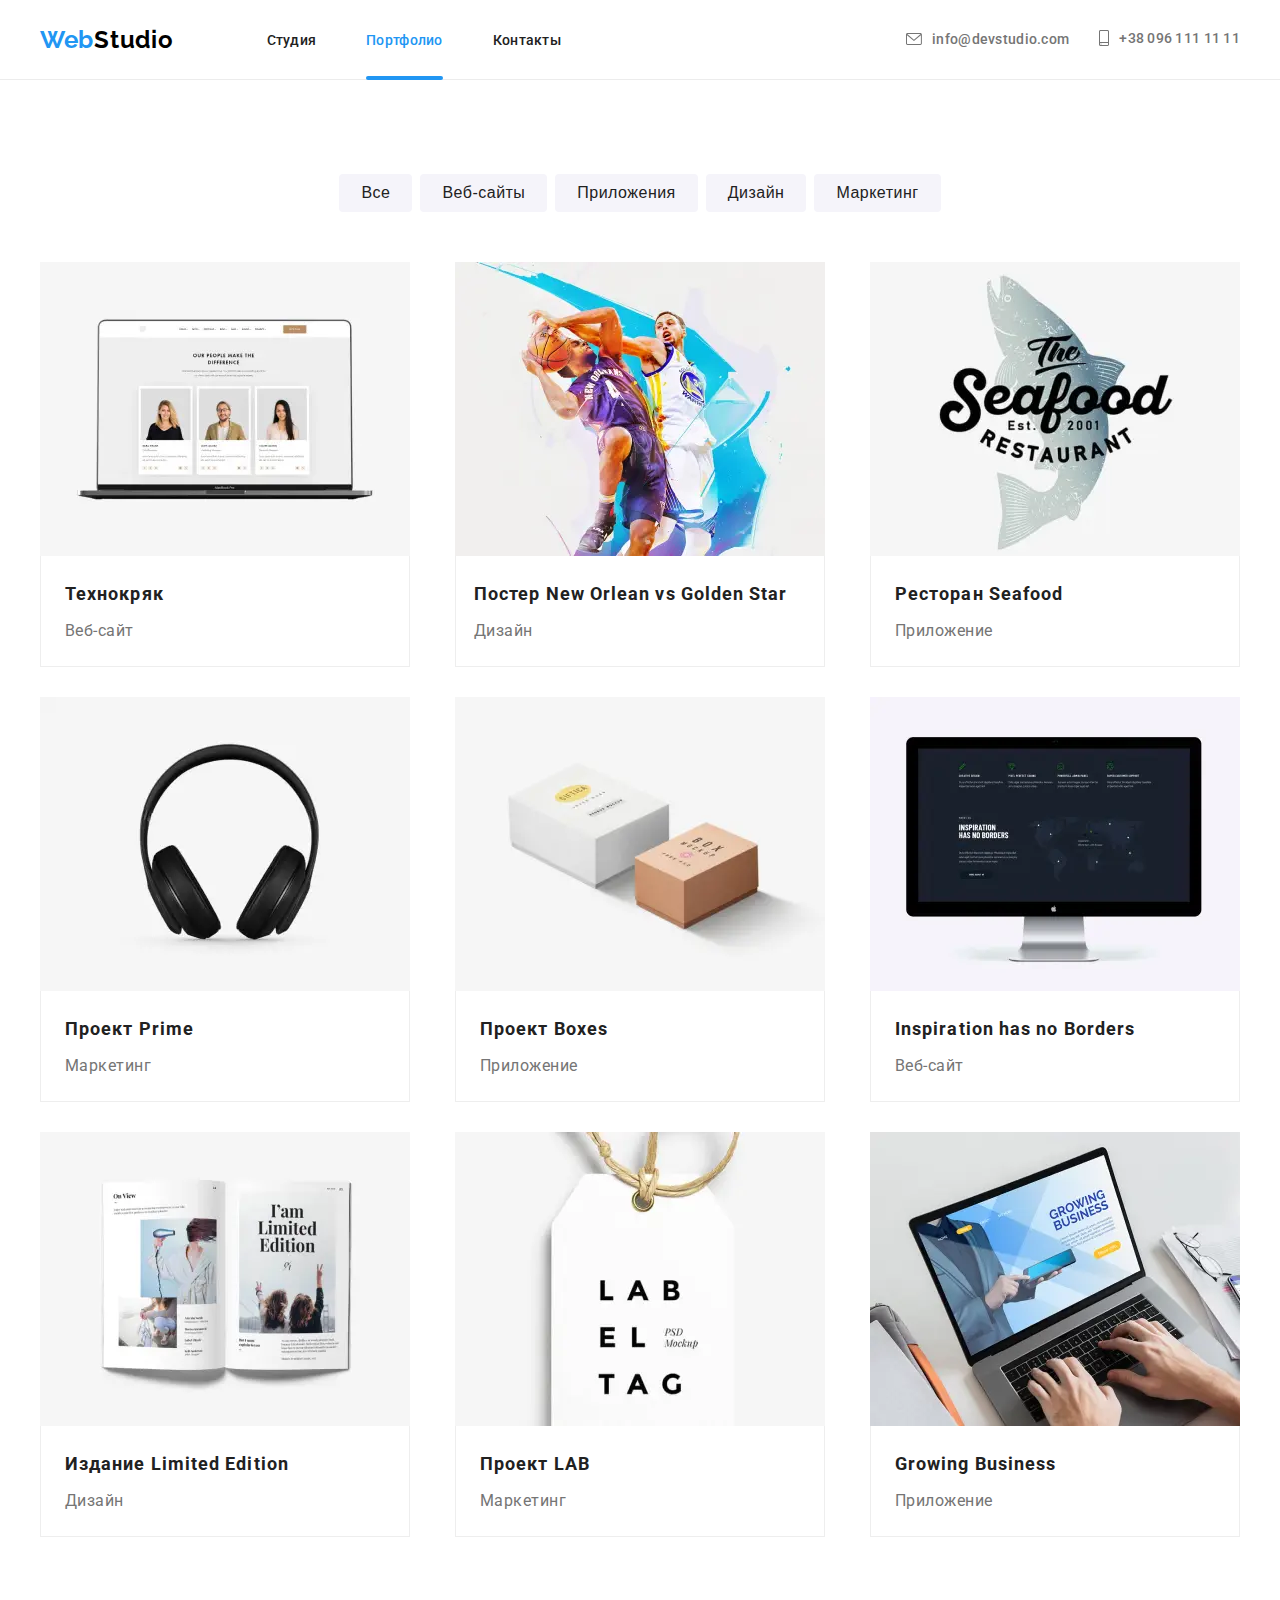
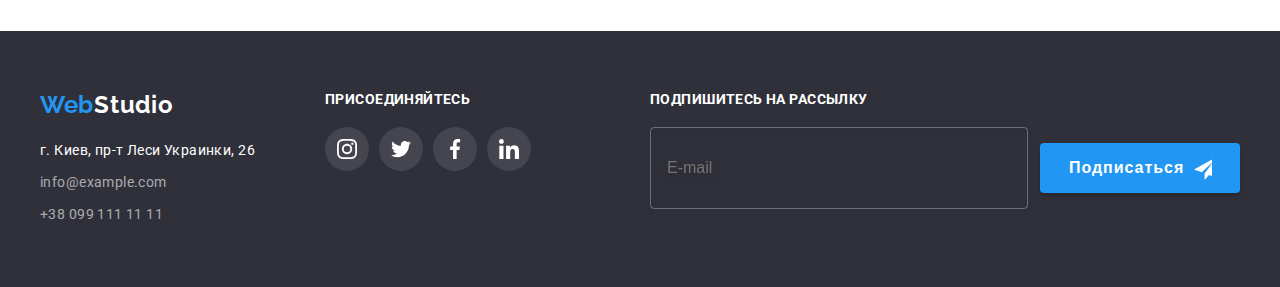
==== commit 4d8acbd3: "add adaptive disign to the header" ====
--- a/portfolio.html
+++ b/portfolio.html
@@ -370,7 +370,7 @@
     </section>
     </main>
 
-    <!-- <footer class="page-footer">
+    <footer class="page-footer">
       <div class="page-footer__container container">
         <div class="page-footer__links-wrapper">
           <div class="page-footer__wrapper">
@@ -435,7 +435,7 @@
         </div>
       </div>
     
-    </footer> -->
+    </footer>
     <script src="./js/burger-menu.js"></script>
 </body>
 </html>--- a/css/portfolio.min.css
+++ b/css/portfolio.min.css
@@ -1,2 +1,2 @@
-body{background-color:var(--primary-white-color);color:var(--primary-text-color);font-family:'Roboto', sans-serif;margin:0}h1,h2,h3,h4,h5,h6,p{margin:0;padding:0}.list{list-style:none;margin:0;padding:0}.link{text-decoration:none;color:var(--primary-text-color)}img{display:block}:root{--primary-white-color: #ffffff;--secondary-background-color: #2f303a;--accent-background-color: #f5f4fa;--accent-color: #2196f3;--primary-text-color: #212121;--secondary-text-color: #757575;--primary-icon-color: #afb1b8;--time-function: cubic-bezier(0.4, 0, 0.2, 1)}.visually-hidden{position:absolute;width:1px;height:1px;margin:-1px;border:0;padding:0;white-space:nowrap;clip-path:inset(100%);clip:rect(0 0 0 0);overflow:hidden}.container{width:100%;padding:0 15px;outline:1px solid red}@media screen and (min-width: 480px){.container{max-width:480px;margin:0 auto}}@media screen and (min-width: 768px){.container{max-width:768px}}@media screen and (min-width: 1200px){.container{max-width:1200px}}.logo{font-size:24px;font-weight:700;line-height:1.167;font-family:'Raleway', sans-serif;letter-spacing:0.03em;text-decoration:none;color:#000000}.logo__span{color:var(--accent-color)}.section{padding-top:60px;padding-bottom:60px}@media screen and (min-width: 1200px){.section{padding-top:94px;padding-bottom:94px}}.title{font-size:28px;font-weight:700;line-height:1.179;text-align:center;letter-spacing:0.03em}@media screen and (min-width: 1200px){.title{font-size:36px;font-weight:700;line-height:1.167}}.social-links__list{display:flex;justify-content:center}.social-links__list-item:not(:last-child){margin-right:10px}.social-links__list-item-link{display:flex;width:44px;height:44px;color:var(--primary-icon-color);border-radius:50%;background-color:transparent;transition:color 250ms var(--time-function),background-color 250ms var(--time-function)}.social-links__list-item-link:hover,.social-links__list-item-link:focus{background-color:var(--accent-color);color:var(--primary-white-color)}.social-links__list-item-icon{margin:auto;fill:currentColor}.page-header{border-bottom:1px solid #ececec;background-color:var(--primary-white-color)}.page-header__container{position:relative;display:flex;justify-content:space-between;align-items:center;min-height:60px}.menu__button{display:flex;justify-content:center;width:40px;height:40px;padding:0;background-color:var(--primary-white-color);border:none}.buttom__icon--cross{display:none}.menu__button.is-open .buttom__icon--cross{display:block}.menu__button.is-open .buttom__icon--burger{display:none}.menu-backdrop{opacity:0;pointer-events:none;position:absolute;z-index:10;left:0;top:101%;text-align:center;width:100%;padding:60px 0;background-color:var(--primary-white-color);box-shadow:0px 4px 8px rgba(0,0,0,0.04),0px 2px 4px rgba(0,0,0,0.08),0px 1px 3px rgba(0,0,0,0.16);transition:opacity 250ms var(--time-function)}.menu-backdrop.is-open{opacity:1;pointer-events:visible}.site-nav{margin-bottom:55px}.site-nav__item:not(:last-child){margin-bottom:40px}.site-nav__item{display:flex;justify-content:center}.site-nav__link{display:inline-flex;flex-direction:column;align-items:center;font-size:14px;font-weight:500;line-height:1.143;letter-spacing:0.02em}.site-nav__link:after{content:'';margin-top:8px;width:100%;height:4px;background-color:var(--accent-color);border-radius:2px;opacity:0}.site-nav__link.current-page{color:var(--accent-color)}.site-nav__link.current-page:after{opacity:1}.address__item:not(:last-child){margin-bottom:16px}.address__link{display:inline-flex;align-items:center;color:var(--secondary-text-color);font-size:14px;font-weight:500;line-height:1.143;font-style:normal;letter-spacing:0.02em;transition:color 250ms var(--time-function)}.address__link:hover,.address__link:focus{color:var(--accent-color)}.address__icon{margin-right:10px;fill:currentColor}.address__icon--mail{width:16px;height:12px}.address__icon--smartphone{width:10px;height:16px}.address__icon--mail{width:16px;height:12px}.address__icon--mail--smartphone{width:10px;height:16px}@media screen and (min-width: 320px) and (max-width: 767px){body{padding-top:60px}.page-header{position:fixed;top:0;left:0;width:100vw;z-index:100}}.our-projects__filter-list{display:flex;flex-wrap:wrap;margin-right:-8px;margin-bottom:-15px}.our-projects__filter-list-item{margin-right:8px;margin-bottom:15px}.our-projects__filter-list-btn{padding:6px 22px;border:none;border-radius:4px;min-width:73px;cursor:pointer;background-color:var(--accent-background-color);color:var(--primary-text-color);font-size:16px;font-weight:500;line-height:1.625;text-align:center;letter-spacing:0.03em;transition:color 250ms var(--time-function),background-color 250ms var(--time-function),box-shadow 250ms var(--time-function)}.our-projects__filter-list-btn:hover,.our-projects__filter-list-btn:focus{background-color:var(--accent-color);color:var(--primary-white-color);box-shadow:0px 3px 1px rgba(0,0,0,0.1),0px 1px 2px rgba(0,0,0,0.08),0px 2px 2px rgba(0,0,0,0.12);outline:none}.project-examples__list{margin-top:40px}.project-examples__list-item:not(:last-child){margin-bottom:30px}.project-examples__list-item-link{display:block;transition:box-shadow 250ms var(--time-function)}.project-examples__list-item-link:hover,.project-examples__list-item-link:focus{box-shadow:0px 1px 1px rgba(0,0,0,0.12),0px 4px 4px rgba(0,0,0,0.06),1px 4px 6px rgba(0,0,0,0.16)}.project-examples__list-img{width:100%}.project-examples__list-meta-wrapper{padding:20px 24px;border-left:1px solid #eeeeee;border-right:1px solid #eeeeee;border-bottom:1px solid #eeeeee}.project-examples__list-meta-title{font-size:18px;font-weight:700;line-height:2;text-align:left;letter-spacing:0.06em;margin-bottom:4px}.project-examples__list-meta-description{font-size:16px;font-weight:400;line-height:1.875;letter-spacing:0.03em;color:var(--secondary-text-color)}.project-examples__list-overlaw-wrapper{position:relative;overflow:hidden}.project-examples__list-overlaw{position:absolute;top:0;left:0;transform:translateY(101%);padding:64px 23px;width:100%;height:100%;font-size:18px;font-weight:400;line-height:1.556;letter-spacing:0.03em;color:var(--primary-white-color);background-color:rgba(33,150,243,0.9);pointer-events:none;transition:transform 250ms var(--time-function)}.project-examples__list-item-link:hover .project-examples__list-overlaw,.project-examples__list-item-link:focus .project-examples__list-overlaw{pointer-events:auto;transform:translateY(0)}@media screen and (min-width: 320px) and (max-width: 479px){.project-examples__list-overlaw{padding:20px 20px;width:100%;height:100%;font-size:15px;font-weight:400;line-height:1.533}}@media screen and (min-width: 768px){.our-projects__filter-list{flex-wrap:nowrap;justify-content:center;align-items:center;margin-bottom:0}.our-projects__filter-list-item{margin-bottom:0}.project-examples__list{display:flex;flex-wrap:wrap;justify-content:space-between;margin-top:30px}.project-examples__list-meta-wrapper--fixed{padding:20px 18px}}@media screen and (min-width: 1200px){.project-examples__list{flex-wrap:wrap;justify-content:space-between;margin-top:50px;margin-bottom:-30px}.project-examples__list-item:last-child{margin-bottom:30px}}.page-footer{background-color:var(--secondary-background-color);padding-top:60px;padding-bottom:60px;text-align:center}.page-footer__logo{color:var(--primary-white-color);display:inline-block;margin-bottom:20px}.page-footer__address{font-style:normal}.page-footer__address-list-item:not(:last-child){margin-bottom:8px}.page-footer__address-list-item-link{color:rgba(255,255,255,0.6);font-size:14px;font-weight:400;line-height:1.714;letter-spacing:0.03em}.page-footer__address-list-item-link--map{color:var(--primary-white-color)}.page-footer__invitation{display:block;margin-bottom:20px;font-size:14px;font-weight:700;line-height:1.143;letter-spacing:0.03em;text-transform:uppercase;color:var(--primary-white-color)}.social-links__list-item-link--dark-theme{background-color:rgba(255,255,255,0.1);color:var(--primary-white-color)}.page-footer__subscribe-form{display:flex;flex-direction:column;align-items:center}.page-footer__subscribe-form-field{width:100%;height:50px;margin-bottom:20px;padding-top:15px;padding-bottom:15px;padding-left:16px;font-size:16px;font-weight:400;line-height:1.25;background-color:transparent;border:1px solid rgba(255,255,255,0.3);filter:drop-shadow(0px 4px 4px rgba(0,0,0,0.15));border-radius:4px;color:var(--primary-white-color)}.page-footer__subscribe-form-btn{display:flex;align-items:center;width:200px;padding:10px 28px 10px 29px;font-size:16px;font-weight:700;line-height:1.875;letter-spacing:0.06em;color:var(--primary-white-color);background-color:var(--accent-color);box-shadow:0px 4px 4px rgba(0,0,0,0.15);border:none;border-radius:4px;cursor:pointer}.page-footer__subscribe-form-btn::after{content:'';display:inline-block;width:24px;height:24px;margin-left:10px;background-image:url(../images/paper-plane.svg)}@media screen and (min-width: 320px) and (max-width: 767px){.page-footer__wrapper{margin-bottom:60px}}@media screen and (min-width: 768px){.page-footer__links-wrapper{display:flex;justify-content:center;margin-bottom:60px}.page-footer__wrapper:not(:last-child){margin-right:165px}.page-footer__subscribe-form-field{width:450px}}@media screen and (min-width: 1200px){.page-footer__container{display:flex;align-items:flex-start;text-align:left}.page-footer__links-wrapper{margin-bottom:0}.page-footer__wrapper:not(:last-child){margin-right:70px}.page-footer__subscribe-wrapper{margin-left:auto}.page-footer__subscribe-form{flex-direction:row;align-items:center}.page-footer__subscribe-form-field{width:358px;margin-bottom:0;margin-right:12px}}
+body{background-color:var(--primary-white-color);color:var(--primary-text-color);font-family:'Roboto', sans-serif;margin:0}h1,h2,h3,h4,h5,h6,p{margin:0;padding:0}.list{list-style:none;margin:0;padding:0}.link{text-decoration:none;color:var(--primary-text-color)}img{display:block}:root{--primary-white-color: #ffffff;--secondary-background-color: #2f303a;--accent-background-color: #f5f4fa;--accent-color: #2196f3;--primary-text-color: #212121;--secondary-text-color: #757575;--primary-icon-color: #afb1b8;--time-function: cubic-bezier(0.4, 0, 0.2, 1)}.visually-hidden{position:absolute;width:1px;height:1px;margin:-1px;border:0;padding:0;white-space:nowrap;clip-path:inset(100%);clip:rect(0 0 0 0);overflow:hidden}.container{width:100%;padding:0 15px}@media screen and (min-width: 480px){.container{max-width:480px;margin:0 auto}}@media screen and (min-width: 768px){.container{max-width:768px}}@media screen and (min-width: 1200px){.container{max-width:1200px}}.logo{font-size:24px;font-weight:700;line-height:1.167;font-family:'Raleway', sans-serif;letter-spacing:0.03em;text-decoration:none;color:#000000}.logo__span{color:var(--accent-color)}.section{padding-top:60px;padding-bottom:60px}@media screen and (min-width: 1200px){.section{padding-top:94px;padding-bottom:94px}}.title{font-size:28px;font-weight:700;line-height:1.179;text-align:center;letter-spacing:0.03em}@media screen and (min-width: 1200px){.title{font-size:36px;font-weight:700;line-height:1.167}}.social-links__list{display:flex;justify-content:center}.social-links__list-item:not(:last-child){margin-right:10px}.social-links__list-item-link{display:flex;width:44px;height:44px;color:var(--primary-icon-color);border-radius:50%;background-color:transparent;transition:color 250ms var(--time-function),background-color 250ms var(--time-function)}.social-links__list-item-link:hover,.social-links__list-item-link:focus{background-color:var(--accent-color);color:var(--primary-white-color)}.social-links__list-item-icon{margin:auto;fill:currentColor}.page-header{border-bottom:1px solid #ececec;background-color:var(--primary-white-color)}.page-header__container{display:flex;justify-content:space-between;align-items:center}.menu{flex-grow:1;margin-left:88px}.menu__button{display:none}.menu-backdrop{display:flex;justify-content:space-between;align-items:center}.site-nav__list{display:flex;align-items:center}.site-nav__item:not(:last-child){margin-right:50px}.site-nav__item{display:flex;justify-content:center}.site-nav__link{position:relative;display:inline-block;padding-top:32px;padding-bottom:31px;font-size:14px;font-weight:500;line-height:1.143;letter-spacing:0.02em}.site-nav__link:after{content:'';position:absolute;bottom:-1px;left:0;width:100%;height:4px;background-color:var(--accent-color);border-radius:2px;opacity:0}.site-nav__link.current-page{color:var(--accent-color)}.site-nav__link.current-page:after{opacity:1}.address__item:not(:last-child){margin-bottom:10px}.address__link{display:inline-flex;align-items:center;color:var(--secondary-text-color);font-size:14px;font-weight:500;line-height:1.143;font-style:normal;letter-spacing:0.02em;transition:color 250ms var(--time-function)}.address__link:hover,.address__link:focus{color:var(--accent-color)}.address__icon{margin-right:10px;fill:currentColor}.address__icon--mail{width:16px;height:11px}.address__icon--smartphone{width:10px;height:15px}@media screen and (min-width: 320px) and (max-width: 767px){body{padding-top:60px}.page-header{position:fixed;top:0;left:0;width:100vw;z-index:100}.page-header__container{position:relative;display:flex;justify-content:space-between;align-items:center;min-height:60px}.menu{flex-grow:0;margin-left:0}.menu__button{display:flex;justify-content:center;width:40px;height:40px;padding:0;background-color:var(--primary-white-color);border:none}.buttom__icon--cross{display:none}.menu__button.is-open .buttom__icon--cross,.buttom__icon--burge{display:block;fill:#000000;transition:fill 250ms var(--time-function)}.menu__button.is-open:hover .buttom__icon--cross,.menu__button.is-open:focus .buttom__icon--cross,.menu__button:hover .buttom__icon--burger,.menu__button:focus .buttom__icon--burger{fill:var(--accent-color)}.menu__button.is-open .buttom__icon--burger{display:none}.menu-backdrop{opacity:0;pointer-events:none;display:block;justify-content:unset;align-items:unset;position:absolute;z-index:10;left:0;top:101%;text-align:center;width:100%;padding:60px 0;background-color:var(--primary-white-color);box-shadow:0px 4px 8px rgba(0,0,0,0.04),0px 2px 4px rgba(0,0,0,0.08),0px 1px 3px rgba(0,0,0,0.16);transition:opacity 250ms var(--time-function)}.menu-backdrop.is-open{opacity:1;pointer-events:visible}.site-nav{margin-bottom:55px}.site-nav__list{display:block;align-items:unset}.site-nav__item:not(:last-child){margin-right:0;margin-bottom:40px}.address__item:not(:last-child){margin-bottom:16px}.site-nav__link{padding-top:0;padding-bottom:0}.site-nav__link:after{content:'';bottom:0;width:100%;height:4px;background-color:var(--accent-color);border-radius:2px;opacity:0}.current-page{padding-bottom:8px}}@media screen and (min-width: 768px){.address__icon--mail{width:14px;height:10px}.address__icon--smartphone{width:10px;height:14px}}@media screen and (min-width: 1200px){.menu{margin-left:93px}.address__list{display:flex}.address__item:not(:last-child){margin-right:30px;margin-bottom:0px}.address__icon--mail{width:16px;height:12px}.address__icon--smartphone{width:10px;height:16px}}.our-projects__filter-list{display:flex;flex-wrap:wrap;margin-right:-8px;margin-bottom:-15px}.our-projects__filter-list-item{margin-right:8px;margin-bottom:15px}.our-projects__filter-list-btn{padding:6px 22px;border:none;border-radius:4px;min-width:73px;cursor:pointer;background-color:var(--accent-background-color);color:var(--primary-text-color);font-size:16px;font-weight:500;line-height:1.625;text-align:center;letter-spacing:0.03em;transition:color 250ms var(--time-function),background-color 250ms var(--time-function),box-shadow 250ms var(--time-function)}.our-projects__filter-list-btn:hover,.our-projects__filter-list-btn:focus{background-color:var(--accent-color);color:var(--primary-white-color);box-shadow:0px 3px 1px rgba(0,0,0,0.1),0px 1px 2px rgba(0,0,0,0.08),0px 2px 2px rgba(0,0,0,0.12);outline:none}.project-examples__list{margin-top:40px}.project-examples__list-item:not(:last-child){margin-bottom:30px}.project-examples__list-item-link{display:block;transition:box-shadow 250ms var(--time-function)}.project-examples__list-item-link:hover,.project-examples__list-item-link:focus{box-shadow:0px 1px 1px rgba(0,0,0,0.12),0px 4px 4px rgba(0,0,0,0.06),1px 4px 6px rgba(0,0,0,0.16)}.project-examples__list-img{width:100%}.project-examples__list-meta-wrapper{padding:20px 24px;border-left:1px solid #eeeeee;border-right:1px solid #eeeeee;border-bottom:1px solid #eeeeee}.project-examples__list-meta-title{font-size:18px;font-weight:700;line-height:2;text-align:left;letter-spacing:0.06em;margin-bottom:4px}.project-examples__list-meta-description{font-size:16px;font-weight:400;line-height:1.875;letter-spacing:0.03em;color:var(--secondary-text-color)}.project-examples__list-overlaw-wrapper{position:relative;overflow:hidden}.project-examples__list-overlaw{position:absolute;top:0;left:0;transform:translateY(101%);padding:64px 23px;width:100%;height:100%;font-size:18px;font-weight:400;line-height:1.556;letter-spacing:0.03em;color:var(--primary-white-color);background-color:rgba(33,150,243,0.9);pointer-events:none;transition:transform 250ms var(--time-function)}.project-examples__list-item-link:hover .project-examples__list-overlaw,.project-examples__list-item-link:focus .project-examples__list-overlaw{pointer-events:auto;transform:translateY(0)}@media screen and (min-width: 320px) and (max-width: 479px){.project-examples__list-overlaw{padding:20px 20px;width:100%;height:100%;font-size:15px;font-weight:400;line-height:1.533}}@media screen and (min-width: 768px){.our-projects__filter-list{flex-wrap:nowrap;justify-content:center;align-items:center;margin-bottom:0}.our-projects__filter-list-item{margin-bottom:0}.project-examples__list{display:flex;flex-wrap:wrap;justify-content:space-between;margin-top:30px}.project-examples__list-meta-wrapper--fixed{padding:20px 18px}}@media screen and (min-width: 1200px){.project-examples__list{flex-wrap:wrap;justify-content:space-between;margin-top:50px;margin-bottom:-30px}.project-examples__list-item:last-child{margin-bottom:30px}}.page-footer{background-color:var(--secondary-background-color);padding-top:60px;padding-bottom:60px;text-align:center}.page-footer__logo{color:var(--primary-white-color);display:inline-block;margin-bottom:20px}.page-footer__address{font-style:normal}.page-footer__address-list-item:not(:last-child){margin-bottom:8px}.page-footer__address-list-item-link{color:rgba(255,255,255,0.6);font-size:14px;font-weight:400;line-height:1.714;letter-spacing:0.03em}.page-footer__address-list-item-link--map{color:var(--primary-white-color)}.page-footer__invitation{display:block;margin-bottom:20px;font-size:14px;font-weight:700;line-height:1.143;letter-spacing:0.03em;text-transform:uppercase;color:var(--primary-white-color)}.social-links__list-item-link--dark-theme{background-color:rgba(255,255,255,0.1);color:var(--primary-white-color)}.page-footer__subscribe-form{display:flex;flex-direction:column;align-items:center}.page-footer__subscribe-form-field{width:100%;height:50px;margin-bottom:20px;padding-top:15px;padding-bottom:15px;padding-left:16px;font-size:16px;font-weight:400;line-height:1.25;background-color:transparent;border:1px solid rgba(255,255,255,0.3);filter:drop-shadow(0px 4px 4px rgba(0,0,0,0.15));border-radius:4px;color:var(--primary-white-color)}.page-footer__subscribe-form-btn{display:flex;align-items:center;width:200px;padding:10px 28px 10px 29px;font-size:16px;font-weight:700;line-height:1.875;letter-spacing:0.06em;color:var(--primary-white-color);background-color:var(--accent-color);box-shadow:0px 4px 4px rgba(0,0,0,0.15);border:none;border-radius:4px;cursor:pointer}.page-footer__subscribe-form-btn::after{content:'';display:inline-block;width:24px;height:24px;margin-left:10px;background-image:url(../images/paper-plane.svg)}@media screen and (min-width: 320px) and (max-width: 767px){.page-footer__wrapper{margin-bottom:60px}}@media screen and (min-width: 768px){.page-footer__links-wrapper{display:flex;justify-content:center;margin-bottom:60px}.page-footer__wrapper:not(:last-child){margin-right:165px}.page-footer__subscribe-form-field{width:450px}}@media screen and (min-width: 1200px){.page-footer__container{display:flex;align-items:flex-start;text-align:left}.page-footer__links-wrapper{margin-bottom:0}.page-footer__wrapper:not(:last-child){margin-right:70px}.page-footer__subscribe-wrapper{margin-left:auto}.page-footer__subscribe-form{flex-direction:row;align-items:center}.page-footer__subscribe-form-field{width:358px;margin-bottom:0;margin-right:12px}}
 /*# sourceMappingURL=portfolio.min.css.map */